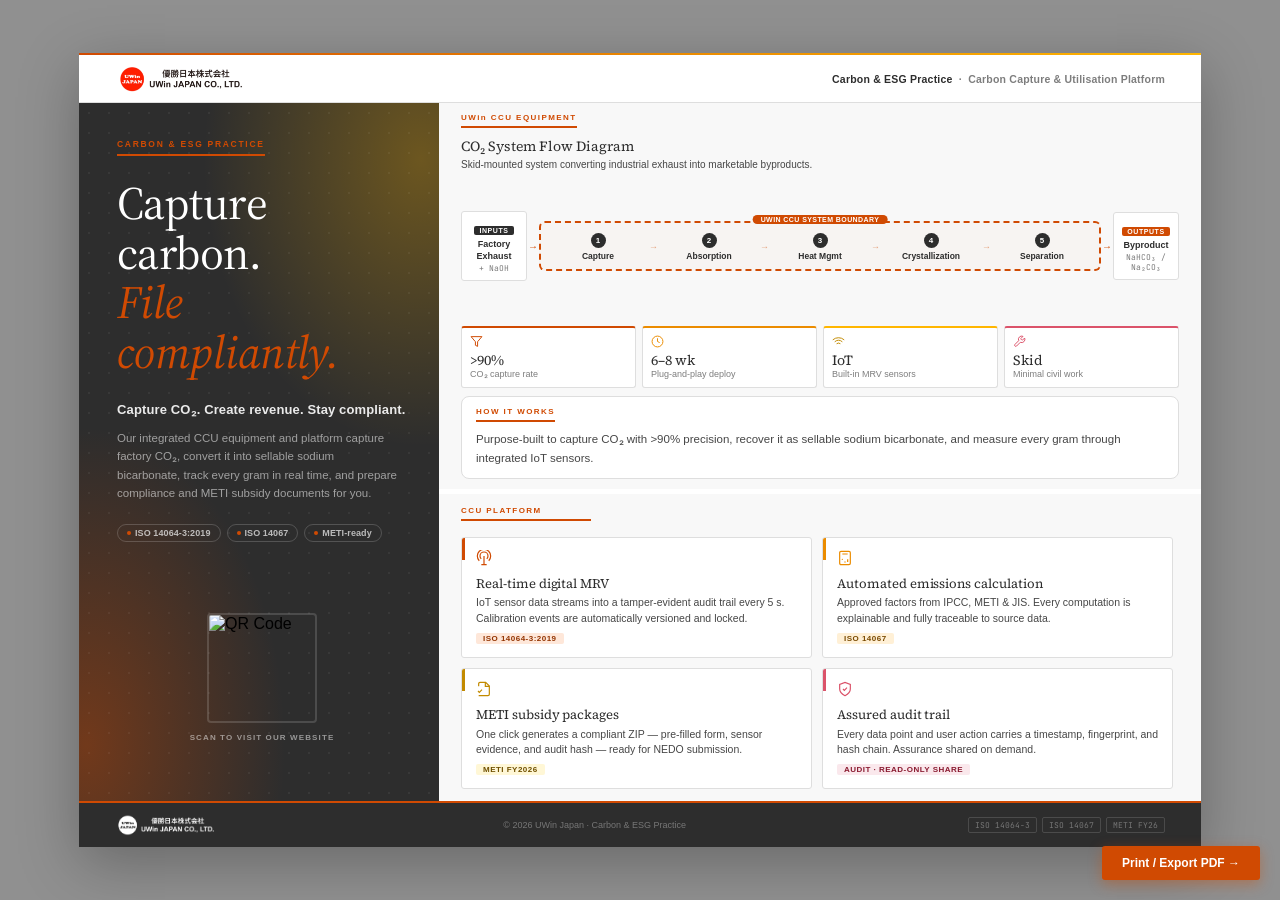
==== Airwin Japan DM.html @ 88bc089c "Add UWin Japan DM brochure and logo Single-page A4 landscape DM with equipment flow diagram, HOW IT " ====
﻿<!DOCTYPE html>
<html lang="en">
<head>
  <meta charset="utf-8">
  <meta name="viewport" content="width=device-width, initial-scale=1.0">
  <title>UWin·Japan — CCU Carbon Management Platform</title>
  <link href="https://fonts.googleapis.com/css2?family=Inter:wght@400;500;600;700&family=Source+Serif+4:opsz,ital,wght@8..60,0,400;8..60,0,600;8..60,1,400;8..60,1,600&family=JetBrains+Mono:wght@400;500&display=swap" rel="stylesheet">
  <style>
    *, *::before, *::after { box-sizing: border-box; margin: 0; padding: 0; }

    :root {
      --orange:      #D04A02;
      --orange-dk:   #933401;
      --orange-lt:   #FD6412;
      --orange-soft: #FEE7D9;
      --tangerine:   #EB8C00;
      --yellow:      #FFB600;
      --yellow-dk:   #C28A00;
      --rose:        #DB536A;
      --dark:        #2D2D2D;
      --dark-2:      #464646;
      --grey:        #7D7D7D;
      --line:        #DEDEDE;
      --bg-2:        #F8F8F8;
      --success:     #2C8646;
      --serif:       Georgia, 'Source Serif 4', serif;
      --sans:        'Helvetica Neue', Helvetica, Arial, Inter, sans-serif;
      --mono:        'JetBrains Mono', monospace;
    }

    @page { size: A4 landscape; margin: 0; }

    body {
      background: #909090;
      display: flex;
      align-items: center;
      justify-content: center;
      min-height: 100vh;
      padding: 32px;
      font-family: var(--sans);
    }

    @media print {
      body { background: white; padding: 0; min-height: auto; }
      .print-btn { display: none; }
    }

    /* ── Page shell ─────────────────────────────────────── */
    .page {
      width: 1122px;
      height: 794px;
      background: #fff;
      box-shadow: 0 16px 56px rgba(0,0,0,0.28);
      display: flex;
      flex-direction: column;
      overflow: hidden;
      flex-shrink: 0;
      position: relative;
    }

    /* Top accent bar */
    .top-accent {
      flex: 0 0 2px;
      background: linear-gradient(90deg, var(--orange) 0%, var(--tangerine) 55%, var(--yellow) 100%);
    }

    /* ── Header ─────────────────────────────────────────── */
    .header {
      flex: 0 0 48px;
      display: flex;
      align-items: center;
      justify-content: space-between;
      padding: 0 36px 0 32px;
      border-bottom: 1px solid var(--line);
      background: #fff;
    }
    .wordmark { display: flex; align-items: center; }
    .wordmark-logo { height: 28px; width: auto; display: block; }
    .header-meta {
      font-size: 10.5px;
      font-weight: 600;
      color: var(--grey);
      letter-spacing: 0.02em;
      white-space: nowrap;
    }
    .header-meta strong { color: var(--dark); font-weight: 700; }

    /* ── Body (left dark | right white) ─────────────────── */
    .body {
      flex: 1;
      display: flex;
      overflow: hidden;
    }

    /* ════ LEFT — dark hero panel ════════════════════════ */
    .left {
      flex: 0 0 360px;
      background:
        radial-gradient(110% 75% at 95% 8%,  rgba(255,182,0,0.30), transparent 55%),
        radial-gradient(85%  70% at 2%  92%, rgba(208,74,2,0.42),  transparent 65%),
        #2D2D2D;
      display: flex;
      flex-direction: column;
      padding: 36px 32px 24px 38px;
      position: relative;
      overflow: hidden;
    }
    .left::before {
      content: '';
      position: absolute; inset: 0;
      background-image: radial-gradient(rgba(255,255,255,0.05) 1px, transparent 1px);
      background-size: 20px 20px;
      pointer-events: none;
    }
    .left-inner { position: relative; z-index: 1; display: flex; flex-direction: column; height: 100%; }

    .eyebrow {
      display: inline-block;
      font-size: 8.5px;
      font-weight: 700;
      letter-spacing: 0.2em;
      text-transform: uppercase;
      color: var(--orange);
      border-bottom: 2px solid var(--orange);
      padding-bottom: 5px;
      margin-bottom: 22px;
      width: fit-content;
    }
    .hero-h1 {
      font-family: var(--serif);
      font-weight: 400;
      font-size: 46px;
      line-height: 1.08;
      letter-spacing: -0.012em;
      color: #fff;
    }
    .hero-h1 em { font-style: italic; color: var(--orange); display: block; }
    .hero-tagline {
      font-size: 13px;
      font-weight: 600;
      color: rgba(255,255,255,0.90);
      margin-top: 22px;
      letter-spacing: 0.01em;
      line-height: 1.7;
    }
    .hero-lead {
      font-size: 11.5px;
      line-height: 1.6;
      color: rgba(255,255,255,0.55);
      margin-top: 8px;
      max-width: 280px;
    }
    .cert-row { display: flex; gap: 6px; margin-top: 22px; flex-wrap: wrap; }
    .cert-pill {
      display: inline-flex;
      align-items: center;
      gap: 4px;
      font-size: 9px;
      font-weight: 700;
      color: rgba(255,255,255,0.68);
      border: 1px solid rgba(255,255,255,0.18);
      padding: 3px 9px;
      border-radius: 999px;
      letter-spacing: 0.01em;
      white-space: nowrap;
    }
    .cert-pill::before { content: ''; width: 4px; height: 4px; background: var(--orange); border-radius: 50%; flex-shrink: 0; }


    /* QR block — 大圖，文字在下 */
    .qr-spacer-top    { flex: 2; }
    .qr-spacer-bottom { flex: 1; }

    .qr-block {
      margin: 0;
      padding-top: 0;
      display: flex;
      flex-direction: column;
      align-items: center;
      gap: 10px;
      border-top: none;
    }
    .qr-img { border-radius: 4px; display: block; border: 2px solid rgba(255,255,255,0.15); }
    .qr-tag { font-size: 8px; font-weight: 700; letter-spacing: 0.14em; text-transform: uppercase; color: rgba(255,255,255,0.5); }

    /* ════ RIGHT — grey content panel ════════════════════ */
    .right {
      flex: 1;
      display: flex;
      flex-direction: column;
      overflow: hidden;
      background: var(--bg-2);
    }

    /* Features section wrapper — 下方區塊，白色分隔條 */
    .features-section {
      flex: 0 0 auto;
      border-top: 5px solid #ffffff;
    }
    .ccu-platform-header {
      padding: 5px 28px 0 22px;   /* 10px - 5px border = 5px → same visual gap as .equip */
    }
    .ccu-platform-header .section-eyebrow {
      min-width: 130px;   /* stretch to match "UWin CCU EQUIPMENT" underline width */
    }
    .equip .section-eyebrow {
      text-transform: none;   /* preserve UWin mixed-case */
    }
    /* Features 2×2 */
    .features {
      display: grid;
      grid-template-columns: 1fr 1fr;
      gap: 10px;
      padding: 8px 28px 12px 22px;
    }
    .feat-card {
      background: #ffffff;
      border: 1px solid var(--line);
      border-radius: 3px;
      padding: 12px 14px;
      position: relative;
      overflow: hidden;
    }
    .feat-card::before { content: ''; position: absolute; top: 0; left: 0; width: 3px; height: 22px; background: var(--orange); }
    .feat-card:nth-child(2)::before { background: var(--tangerine); }
    .feat-card:nth-child(3)::before { background: var(--yellow-dk); }
    .feat-card:nth-child(4)::before { background: var(--rose); }
    .fc-ico { width: 16px; height: 16px; stroke: var(--orange); stroke-width: 1.8; fill: none; }
    .feat-card:nth-child(2) .fc-ico { stroke: var(--tangerine); }
    .feat-card:nth-child(3) .fc-ico { stroke: var(--yellow-dk); }
    .feat-card:nth-child(4) .fc-ico { stroke: var(--rose); }
    .fc-title { font-family: var(--serif); font-size: 13px; color: var(--dark); margin-top: 6px; font-weight: 400; letter-spacing: -0.003em; line-height: 1.2; }
    .fc-body { font-size: 10.5px; color: var(--dark-2); margin-top: 4px; line-height: 1.5; }
    .fc-tag { display: inline-block; margin-top: 6px; font-size: 8px; font-weight: 700; letter-spacing: 0.06em; text-transform: uppercase; color: var(--orange-dk); background: var(--orange-soft); padding: 1px 7px; border-radius: 2px; }
    .feat-card:nth-child(2) .fc-tag { color: #7A4A00; background: #FFF0D6; }
    .feat-card:nth-child(3) .fc-tag { color: #705000; background: #FFF7D6; }
    .feat-card:nth-child(4) .fc-tag { color: #8A1A30; background: #FAE8EC; }

    /* Equipment — 上半，flex:1 撐滿剩餘 */
    .equip {
      flex: 1;
      padding: 10px 22px 10px 22px;
      display: flex;
      flex-direction: column;
      overflow: hidden;
    }
    .section-eyebrow {
      font-size: 8px;
      font-weight: 700;
      letter-spacing: 0.18em;
      text-transform: uppercase;
      color: var(--orange);
      border-bottom: 2px solid var(--orange);
      display: inline-block;
      align-self: flex-start;   /* prevent flex-column stretch */
      padding-bottom: 4px;
      margin-bottom: 8px;
      white-space: nowrap;
    }
    .equip-title { font-family: var(--serif); font-size: 14px; font-weight: 400; color: var(--dark); margin-bottom: 2px; }
    .equip-lead { font-size: 10px; color: var(--dark-2); line-height: 1.45; margin-bottom: 6px; }

    .flow-wrap { display: flex; align-items: center; margin-bottom: 6px; flex: 1; }
    .flow-io { flex: 0 0 66px; background: #fff; border: 1px solid var(--line); border-radius: 3px; padding: 7px 5px; text-align: center; }
    .flow-io-lbl { font-size: 7px; font-weight: 700; letter-spacing: 0.08em; text-transform: uppercase; background: var(--dark); color: #fff; padding: 1px 5px; border-radius: 2px; display: inline-block; margin-bottom: 4px; }
    .flow-io-lbl.out { background: var(--orange); }
    .flow-io-name { font-size: 9px; font-weight: 700; color: var(--dark); line-height: 1.25; }
    .flow-io-sub { font-family: var(--mono); font-size: 8px; color: var(--grey); margin-top: 1px; }
    .flow-arr { flex: 0 0 12px; text-align: center; color: var(--orange); font-weight: 700; font-size: 10px; }
    .flow-boundary { flex: 1; border: 2px dashed var(--orange); border-radius: 6px; padding: 10px 6px 8px; position: relative; background: rgba(208,74,2,0.025); }
    .flow-boundary-lbl { position: absolute; top: -8px; left: 50%; transform: translateX(-50%); background: var(--orange); color: #fff; font-size: 7px; font-weight: 700; letter-spacing: 0.06em; text-transform: uppercase; padding: 1px 8px; border-radius: 8px; white-space: nowrap; }
    .flow-stages { display: flex; align-items: center; justify-content: space-between; }
    .flow-stage { text-align: center; flex: 1; }
    .flow-stage-num { width: 15px; height: 15px; background: var(--dark); color: #fff; border-radius: 50%; font-size: 8px; font-weight: 700; display: grid; place-items: center; margin: 0 auto 3px; }
    .flow-stage-name { font-size: 8.5px; font-weight: 700; color: var(--dark); }
    .flow-stage-arr { color: var(--orange); font-size: 9px; font-weight: bold; opacity: 0.5; }

    .spec-row { display: grid; grid-template-columns: 1fr 1fr 1fr 1fr; gap: 6px; margin-top: 6px; }
    .spec-box { background: #fff; border: 1px solid var(--line); border-radius: 3px; padding: 7px 8px; border-top: 2px solid var(--orange); }
    .spec-box:nth-child(2) { border-top-color: var(--tangerine); }
    .spec-box:nth-child(3) { border-top-color: var(--yellow); }
    .spec-box:nth-child(4) { border-top-color: var(--rose); }
    .spec-ico { width: 13px; height: 13px; stroke: var(--orange); stroke-width: 1.8; fill: none; display: block; margin-bottom: 5px; }
    .spec-box:nth-child(2) .spec-ico { stroke: var(--tangerine); }
    .spec-box:nth-child(3) .spec-ico { stroke: var(--yellow-dk); }
    .spec-box:nth-child(4) .spec-ico { stroke: var(--rose); }
    .spec-val { font-family: var(--serif); font-size: 14px; font-weight: 400; color: var(--dark); line-height: 1; }
    .spec-lbl { font-size: 9px; color: var(--grey); margin-top: 2px; line-height: 1.25; }

    /* HOW IT WORKS — white rounded card inside .equip */
    .how-card {
      flex: 0 0 auto;
      background: #ffffff;
      border: 1px solid var(--line);
      border-radius: 8px;
      padding: 10px 14px 10px 14px;
      margin-top: 8px;
      display: flex;
      flex-direction: column;
      overflow: hidden;
    }
    .how-card .section-eyebrow { margin-bottom: 8px; }
    .how-sentence { font-size: 11.5px; color: var(--dark-2); line-height: 1.65; }

    /* 三步驟橫排框框 */
    .steps {
      display: flex;
      flex-direction: row;
      gap: 10px;
      flex: 1;
      align-items: stretch;
      margin-top: 0;
    }
    .step {
      flex: 1;
      display: flex;
      flex-direction: column;
      align-items: flex-start;
      padding: 10px 12px;
      background: var(--bg-2);
      border: 1px solid var(--line);
      border-top: 2px solid var(--orange);
      border-radius: 4px;
    }
    .step:nth-child(2) { border-top-color: var(--tangerine); }
    .step:nth-child(3) { border-top-color: var(--yellow-dk); }
    .step-num {
      font-family: var(--serif);
      font-style: italic;
      font-size: 22px;
      color: var(--orange);
      line-height: 1;
      letter-spacing: -0.02em;
      margin-bottom: 6px;
    }
    .step:nth-child(2) .step-num { color: var(--tangerine); }
    .step:nth-child(3) .step-num { color: var(--yellow-dk); }
    .step-text { flex: 1; }
    .step-title { font-family: var(--serif); font-size: 11.5px; color: var(--dark); font-weight: 400; line-height: 1.3; }
    .step-body { font-size: 10px; color: var(--dark-2); margin-top: 3px; line-height: 1.5; }

    /* ── Footer ─────────────────────────────────────────── */
    .footer {
      flex: 0 0 46px;
      background: var(--dark);
      border-top: 2px solid var(--orange);
      display: flex;
      align-items: center;
      justify-content: space-between;
      padding: 0 36px 0 32px;
    }
    .footer-wordmark { display: flex; align-items: center; }
    .footer-wordmark-logo { height: 22px; width: auto; display: block; filter: brightness(0) invert(1); }
    .footer-url { font-family: var(--mono); font-size: 9.5px; color: rgba(255,255,255,0.38); white-space: nowrap; }
    .footer-copy { font-size: 9px; color: rgba(255,255,255,0.35); white-space: nowrap; }
    .footer-stds { display: flex; gap: 5px; }
    .footer-std { font-family: var(--mono); font-size: 8px; color: rgba(255,255,255,0.35); border: 1px solid rgba(255,255,255,0.14); border-radius: 2px; padding: 2px 6px; white-space: nowrap; }

    /* Print button */
    .print-btn {
      position: fixed; bottom: 20px; right: 20px;
      background: var(--orange); color: #fff;
      font-family: var(--sans); font-weight: 700; font-size: 12px;
      border: none; border-radius: 3px;
      padding: 10px 20px; cursor: pointer;
      box-shadow: 0 4px 14px rgba(208,74,2,0.4);
      z-index: 100;
    }
    .print-btn:hover { background: var(--orange-dk); }
  </style>
</head>
<body>

<button class="print-btn" onclick="window.print()">Print / Export PDF →</button>

<div class="page">

  <!-- Accent bar -->
  <div class="top-accent"></div>

  <!-- Header -->
  <div class="header">
    <div class="wordmark"><img class="wordmark-logo" src="uwin-logo.png" alt="UWin Japan"></div>
    <div class="header-meta"><strong>Carbon &amp; ESG Practice</strong> &nbsp;·&nbsp; Carbon Capture &amp; Utilisation Platform</div>
  </div>

  <!-- Body -->
  <div class="body">

    <!-- ══ LEFT dark panel ══════════════════════════════ -->
    <div class="left">
      <div class="left-inner">

        <div class="eyebrow">CARBON &amp; ESG PRACTICE</div>

        <h1 class="hero-h1">
          Capture carbon.
          <em>File compliantly.</em>
        </h1>

        <p class="hero-tagline">Capture CO₂. Create revenue. Stay compliant.</p>
        <p class="hero-lead">Our integrated CCU equipment and platform capture factory CO₂, convert it into sellable sodium bicarbonate, track every gram in real time, and prepare compliance and METI subsidy documents for you.</p>

        <div class="cert-row">
          <span class="cert-pill">ISO 14064-3:2019</span>
          <span class="cert-pill">ISO 14067</span>
          <span class="cert-pill">METI-ready</span>
        </div>


        <!-- spacer 2/3 above QR -->
        <div class="qr-spacer-top"></div>

        <!-- QR -->
        <div class="qr-block">
          <img class="qr-img"
               src="https://api.qrserver.com/v1/create-qr-code/?size=110x110&data=https%3A%2F%2Fprojectyak.github.io%2Fuwin-japan-ccu%2F&bgcolor=2d2d2d&color=ffffff&margin=2"
               alt="QR Code" width="110" height="110">
          <div class="qr-tag">Scan to visit our website</div>
        </div>

        <!-- spacer 1/3 below QR -->
        <div class="qr-spacer-bottom"></div>

      </div>
    </div>

    <!-- ══ RIGHT white panel ════════════════════════════ -->
    <div class="right">

      <!-- UWIN CCU EQUIPMENT (includes How it works card) -->
      <div class="equip">
        <div class="section-eyebrow">UWin CCU EQUIPMENT</div>
        <div class="equip-title">CO₂ System Flow Diagram</div>
        <div class="equip-lead">Skid-mounted system converting industrial exhaust into marketable byproducts.</div>

        <div class="flow-wrap">
          <div class="flow-io">
            <div class="flow-io-lbl">INPUTS</div>
            <div class="flow-io-name">Factory Exhaust</div>
            <div class="flow-io-sub">+ NaOH</div>
          </div>
          <div class="flow-arr">→</div>
          <div class="flow-boundary">
            <div class="flow-boundary-lbl">UWin CCU System Boundary</div>
            <div class="flow-stages">
              <div class="flow-stage"><div class="flow-stage-num">1</div><div class="flow-stage-name">Capture</div></div>
              <div class="flow-stage-arr">→</div>
              <div class="flow-stage"><div class="flow-stage-num">2</div><div class="flow-stage-name">Absorption</div></div>
              <div class="flow-stage-arr">→</div>
              <div class="flow-stage"><div class="flow-stage-num">3</div><div class="flow-stage-name">Heat Mgmt</div></div>
              <div class="flow-stage-arr">→</div>
              <div class="flow-stage"><div class="flow-stage-num">4</div><div class="flow-stage-name">Crystallization</div></div>
              <div class="flow-stage-arr">→</div>
              <div class="flow-stage"><div class="flow-stage-num">5</div><div class="flow-stage-name">Separation</div></div>
            </div>
          </div>
          <div class="flow-arr">→</div>
          <div class="flow-io">
            <div class="flow-io-lbl out">OUTPUTS</div>
            <div class="flow-io-name">Byproduct</div>
            <div class="flow-io-sub">NaHCO₃ / Na₂CO₃</div>
          </div>
        </div>

        <div class="spec-row">
          <div class="spec-box">
            <svg class="spec-ico" viewBox="0 0 24 24"><path d="M22 3H2l8 9.46V19l4 2v-8.54L22 3z"/></svg>
            <div class="spec-val">&gt;90%</div><div class="spec-lbl">CO₂ capture rate</div>
          </div>
          <div class="spec-box">
            <svg class="spec-ico" viewBox="0 0 24 24"><circle cx="12" cy="12" r="10"/><polyline points="12 6 12 12 16 14"/></svg>
            <div class="spec-val">6–8 wk</div><div class="spec-lbl">Plug-and-play deploy</div>
          </div>
          <div class="spec-box">
            <svg class="spec-ico" viewBox="0 0 24 24"><path d="M5 12.55a11 11 0 0 1 14.08 0"/><path d="M1.42 9a16 16 0 0 1 21.16 0"/><path d="M8.53 16.11a6 6 0 0 1 6.95 0"/><line x1="12" y1="20" x2="12.01" y2="20"/></svg>
            <div class="spec-val">IoT</div><div class="spec-lbl">Built-in MRV sensors</div>
          </div>
          <div class="spec-box">
            <svg class="spec-ico" viewBox="0 0 24 24"><path d="M14.7 6.3a1 1 0 0 0 0 1.4l1.6 1.6a1 1 0 0 0 1.4 0l3.77-3.77a6 6 0 0 1-7.94 7.94l-6.91 6.91a2.12 2.12 0 0 1-3-3l6.91-6.91a6 6 0 0 1 7.94-7.94l-3.76 3.76z"/></svg>
            <div class="spec-val">Skid</div><div class="spec-lbl">Minimal civil work</div>
          </div>
        </div>

        <!-- HOW IT WORKS — white rounded card inside equipment section -->
        <div class="how-card">
          <div class="section-eyebrow">HOW IT WORKS</div>
          <p class="how-sentence">Purpose-built to capture CO₂ with &gt;90% precision, recover it as sellable sodium bicarbonate, and measure every gram through integrated IoT sensors.</p>
        </div>

      </div><!-- /equip -->

      <!-- Lower: CCU PLATFORM header + Features 2×2 -->
      <div class="features-section">
        <div class="ccu-platform-header">
          <div class="section-eyebrow">CCU PLATFORM</div>
        </div>
        <div class="features">
          <div class="feat-card">
            <svg class="fc-ico" viewBox="0 0 24 24">
              <path d="M4.9 16.1C3 14.2 2 11.7 2 9c0-5.5 4.5-10 10-10s10 4.5 10 10c0 2.7-1 5.2-2.9 7.1"/>
              <path d="M7.8 13.2C6.7 12.1 6 10.6 6 9c0-3.3 2.7-6 6-6s6 2.7 6 6c0 1.6-.7 3.1-1.8 4.2"/>
              <line x1="12" y1="9" x2="12" y2="22"/>
              <line x1="8" y1="22" x2="16" y2="22"/>
            </svg>
            <div class="fc-title">Real-time digital MRV</div>
            <div class="fc-body">IoT sensor data streams into a tamper-evident audit trail every 5 s. Calibration events are automatically versioned and locked.</div>
            <span class="fc-tag">ISO 14064-3:2019</span>
          </div>
          <div class="feat-card">
            <svg class="fc-ico" viewBox="0 0 24 24">
              <rect x="4" y="2" width="16" height="20" rx="2"/>
              <line x1="8" y1="6" x2="16" y2="6"/>
              <line x1="16" y1="14" x2="16" y2="18"/>
              <line x1="8" y1="14" x2="8" y2="14" stroke-linecap="round" stroke-width="2"/>
              <line x1="12" y1="18" x2="12" y2="18" stroke-linecap="round" stroke-width="2"/>
            </svg>
            <div class="fc-title">Automated emissions calculation</div>
            <div class="fc-body">Approved factors from IPCC, METI &amp; JIS. Every computation is explainable and fully traceable to source data.</div>
            <span class="fc-tag">ISO 14067</span>
          </div>
          <div class="feat-card">
            <svg class="fc-ico" viewBox="0 0 24 24">
              <path d="M4 22h14a2 2 0 002-2V7.5L14.5 2H6a2 2 0 00-2 2v4"/>
              <polyline points="14 2 14 8 20 8"/>
              <path d="M3 15l2 2 4-4"/>
            </svg>
            <div class="fc-title">METI subsidy packages</div>
            <div class="fc-body">One click generates a compliant ZIP — pre-filled form, sensor evidence, and audit hash — ready for NEDO submission.</div>
            <span class="fc-tag">METI FY2026</span>
          </div>
          <div class="feat-card">
            <svg class="fc-ico" viewBox="0 0 24 24">
              <path d="M12 22s8-4 8-10V5l-8-3-8 3v7c0 6 8 10 8 10z"/>
              <polyline points="9 12 11 14 15 10"/>
            </svg>
            <div class="fc-title">Assured audit trail</div>
            <div class="fc-body">Every data point and user action carries a timestamp, fingerprint, and hash chain. Assurance shared on demand.</div>
            <span class="fc-tag">Audit · read-only share</span>
          </div>
        </div>
      </div><!-- /features-section -->

    </div><!-- /right -->
  </div><!-- /body -->

  <!-- Footer -->
  <div class="footer">
    <div class="footer-wordmark"><img class="footer-wordmark-logo" src="uwin-logo.png" alt="UWin Japan"></div>

    <div class="footer-copy">© 2026 UWin Japan · Carbon &amp; ESG Practice</div>
    <div class="footer-stds">
      <span class="footer-std">ISO 14064-3</span>
      <span class="footer-std">ISO 14067</span>
      <span class="footer-std">METI FY26</span>
    </div>
  </div>

</div><!-- /page -->

</body>
</html>
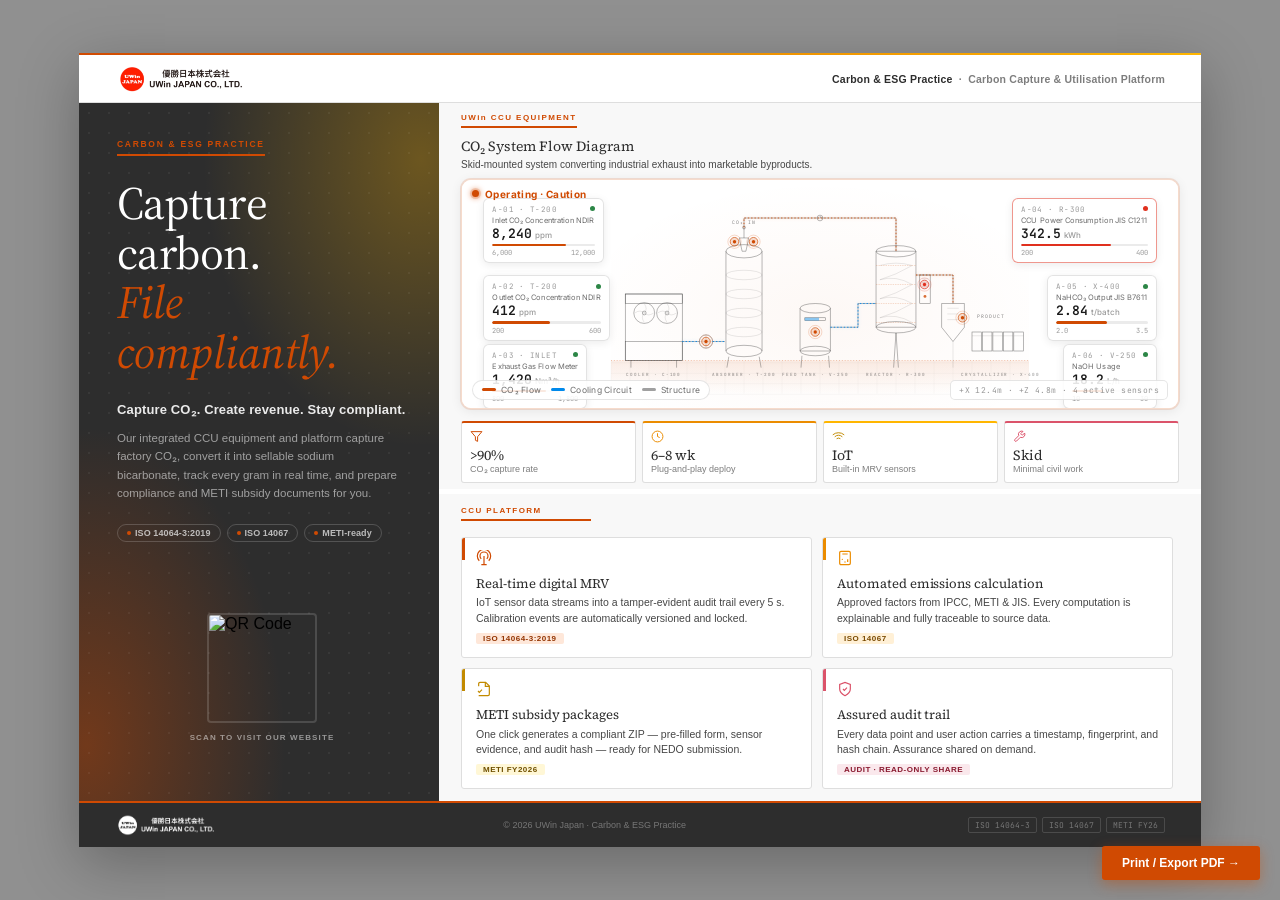
==== commit 46bd8113: "Replace CO2 flow diagram with original 2D monitoring diagram (no animation)" ====
--- a/Airwin Japan DM.html
+++ b/Airwin Japan DM.html
@@ -260,7 +260,122 @@
     .equip-title { font-family: var(--serif); font-size: 14px; font-weight: 400; color: var(--dark); margin-bottom: 2px; }
     .equip-lead { font-size: 10px; color: var(--dark-2); line-height: 1.45; margin-bottom: 6px; }
 
-    .flow-wrap { display: flex; align-items: center; margin-bottom: 6px; flex: 1; }
+    .flow-wrap { display: flex; align-items: stretch; margin-bottom: 6px; flex: 1; }
+    .flow-svg  { width: 100%; height: 100%; display: block; overflow: visible; }
+
+    /* ── Embedded monitoring diagram ─────────────────────────── */
+    #mon-wrap {
+      --dmrv-orange:       #D04A02;
+      --dmrv-glass-bg:     #FFFFFF;
+      --dmrv-glass-border: rgba(208,74,2,0.20);
+      --dmrv-fg:           #1A1A1A;
+      --dmrv-fg-mid:       rgba(30,30,30,0.65);
+      --dmrv-fg-low:       rgba(30,30,30,0.45);
+      --dmrv-ok:           #2C8646;
+      --dmrv-warn:         #D04A02;
+      --dmrv-err:          #E0301E;
+      --dmrv-shadow-1:     0 2px 12px rgba(0,0,0,0.08), 0 0 0 1px rgba(208,74,2,0.14);
+      --dmrv-font-ui:      "Inter","Helvetica Neue","Segoe UI",sans-serif;
+      --dmrv-font-mono:    "JetBrains Mono","SF Mono",Menlo,Consolas,monospace;
+      font-family: var(--dmrv-font-ui);
+      width: 100%;
+    }
+    #mon-wrap .dmrv-glass {
+      background: var(--dmrv-glass-bg);
+      border: 1px solid var(--dmrv-glass-border);
+      border-radius: 10px;
+      box-shadow: var(--dmrv-shadow-1);
+      position: relative;
+      overflow: hidden;
+    }
+    #mon-wrap .dmrv-hero { height: 230px; position: relative; overflow: hidden; }
+    #mon-wrap .dmrv-hero-canvas { position: absolute; inset: 0; background: #FFFFFF; }
+    #mon-wrap .dmrv-hero-canvas svg { width: 100%; height: 100%; display: block; }
+    #mon-wrap .dmrv-hero-overlay {
+      position: absolute; top: 8px; left: 10px; right: 10px;
+      display: flex; align-items: flex-start; justify-content: space-between;
+      gap: 8px; pointer-events: none; z-index: 5;
+    }
+    #mon-wrap .dmrv-hero-title { display: flex; flex-direction: column; gap: 4px; }
+    #mon-wrap .dmrv-hero-title .h {
+      font-size: 9px; font-weight: 600; text-transform: uppercase;
+      letter-spacing: 0.16em; color: var(--dmrv-fg-low);
+    }
+    #mon-wrap .dmrv-hero-title .h.hero-status {
+      display: inline-flex; align-items: center; gap: 6px;
+      color: var(--dmrv-warn); font-size: 10px;
+      text-transform: none; letter-spacing: 0.04em; font-weight: 700;
+    }
+    #mon-wrap .dmrv-status-pulse {
+      width: 7px; height: 7px; border-radius: 50%;
+      background: var(--dmrv-ok);
+      box-shadow: 0 0 0 2px rgba(44,134,70,0.18), 0 0 6px var(--dmrv-ok);
+      animation: none !important;
+    }
+    #mon-wrap .dmrv-status-pulse.warn {
+      background: var(--dmrv-warn);
+      box-shadow: 0 0 0 2px rgba(208,74,2,0.18), 0 0 6px var(--dmrv-warn);
+    }
+    #mon-wrap .dmrv-hero-legend {
+      position: absolute; bottom: 8px; left: 10px; z-index: 5;
+      display: flex; gap: 10px; align-items: center;
+      padding: 4px 9px;
+      background: rgba(255,255,255,0.88);
+      border: 1px solid rgba(0,0,0,0.10); border-radius: 999px;
+    }
+    #mon-wrap .dmrv-hero-legend .item {
+      display: inline-flex; align-items: center; gap: 5px;
+      font-size: 8.5px; color: var(--dmrv-fg-mid); letter-spacing: 0.03em;
+    }
+    #mon-wrap .dmrv-hero-legend .swatch { width: 14px; height: 2.5px; border-radius: 2px; }
+    #mon-wrap .dmrv-hero-axes {
+      position: absolute; bottom: 8px; right: 10px; z-index: 5;
+      font-family: var(--dmrv-font-mono); font-size: 8px;
+      color: var(--dmrv-fg-low);
+      background: rgba(255,255,255,0.88);
+      border: 1px solid rgba(0,0,0,0.10); border-radius: 5px;
+      padding: 4px 8px; letter-spacing: 0.05em;
+    }
+    #mon-wrap .dmrv-eq-stroke { stroke: rgba(45,45,45,0.60); stroke-width: 1.2; fill: none; }
+    #mon-wrap .dmrv-eq-stroke-soft { stroke: rgba(45,45,45,0.22); stroke-width: 1; fill: none; }
+    #mon-wrap .dmrv-eq-grid line { stroke: rgba(0,0,0,0.06); stroke-width: 1; }
+    #mon-wrap .dmrv-eq-flow {
+      stroke: #D04A02; stroke-width: 1.8; fill: none;
+      stroke-dasharray: 3 4;
+      filter: drop-shadow(0 0 3px rgba(208,74,2,0.45));
+      animation: none !important;
+    }
+    #mon-wrap .dmrv-eq-flow.cool { stroke: #0089EB; filter: drop-shadow(0 0 3px rgba(0,137,235,0.40)); }
+    #mon-wrap .dmrv-hotspot { cursor: pointer; transition: transform .15s; transform-origin: center; transform-box: fill-box; }
+    #mon-wrap .dmrv-hotspot circle.outer { fill: rgba(208,74,2,0.10); stroke: #D04A02; stroke-width: 1.4; }
+    #mon-wrap .dmrv-hotspot circle.inner { fill: #D04A02; filter: drop-shadow(0 0 5px rgba(208,74,2,0.65)); }
+    #mon-wrap .dmrv-hotspot circle.ring  { fill: none; stroke: #D04A02; stroke-width: 1.2; opacity: .35; animation: none !important; }
+    #mon-wrap .dmrv-hotspot:hover circle.outer { fill: rgba(208,74,2,0.16); }
+    #mon-wrap .dmrv-hotspot.alarm circle.outer { stroke: #E0301E; fill: rgba(224,48,30,0.12); }
+    #mon-wrap .dmrv-hotspot.alarm circle.inner { fill: #E0301E; filter: drop-shadow(0 0 8px rgba(224,48,30,0.70)); }
+    #mon-wrap .dmrv-hotspot.alarm circle.ring  { stroke: #E0301E; }
+    #mon-wrap .dmrv-leader-svg { position: absolute; inset: 0; width: 100%; height: 100%; pointer-events: none; z-index: 3; }
+    #mon-wrap .dmrv-leader-line { fill: none; stroke: rgba(208,74,2,0.50); stroke-width: 1; }
+    #mon-wrap .dmrv-leader-line.alarm { stroke: rgba(224,48,30,0.70); }
+    #mon-wrap .dmrv-dtag {
+      position: absolute; z-index: 4;
+      min-width: 88px; padding: 5px 8px;
+      background: rgba(255,255,255,0.95);
+      border: 1px solid rgba(0,0,0,0.11); border-radius: 6px;
+      box-shadow: 0 2px 8px rgba(0,0,0,0.08), inset 0 1px 0 #fff;
+    }
+    #mon-wrap .dmrv-dtag.alarm { border-color: rgba(224,48,30,0.50); }
+    #mon-wrap .dmrv-dtag .dt-head { display: flex; align-items: center; justify-content: space-between; gap: 6px; margin-bottom: 2px; }
+    #mon-wrap .dmrv-dtag .dt-id   { font-family: var(--dmrv-font-mono); font-size: 7.5px; color: var(--dmrv-fg-low); letter-spacing: .05em; }
+    #mon-wrap .dmrv-dtag .dt-status { width: 5px; height: 5px; border-radius: 50%; background: var(--dmrv-ok); }
+    #mon-wrap .dmrv-dtag.alarm .dt-status { background: var(--dmrv-err); }
+    #mon-wrap .dmrv-dtag .dt-label { font-size: 7.5px; color: var(--dmrv-fg-mid); margin-bottom: 2px; letter-spacing: .01em; }
+    #mon-wrap .dmrv-dtag .dt-value { font-family: var(--dmrv-font-mono); font-size: 13px; font-weight: 600; color: #1A1A1A; line-height: 1; display: flex; align-items: baseline; gap: 3px; }
+    #mon-wrap .dmrv-dtag .dt-value .u { font-family: var(--dmrv-font-ui); font-weight: 500; font-size: 8px; color: var(--dmrv-fg-low); }
+    #mon-wrap .dmrv-dtag .dt-bar { margin-top: 4px; height: 2.5px; background: rgba(0,0,0,0.08); border-radius: 2px; overflow: hidden; position: relative; }
+    #mon-wrap .dmrv-dtag .dt-bar > i { position: absolute; left: 0; top: 0; bottom: 0; background: #D04A02; border-radius: 2px; }
+    #mon-wrap .dmrv-dtag.alarm .dt-bar > i { background: #E0301E; }
+    #mon-wrap .dmrv-dtag .dt-range { display: flex; justify-content: space-between; font-family: var(--dmrv-font-mono); font-size: 7px; color: var(--dmrv-fg-low); margin-top: 2px; }
     .flow-io { flex: 0 0 66px; background: #fff; border: 1px solid var(--line); border-radius: 3px; padding: 7px 5px; text-align: center; }
     .flow-io-lbl { font-size: 7px; font-weight: 700; letter-spacing: 0.08em; text-transform: uppercase; background: var(--dark); color: #fff; padding: 1px 5px; border-radius: 2px; display: inline-block; margin-bottom: 4px; }
     .flow-io-lbl.out { background: var(--orange); }
@@ -435,33 +550,256 @@
         <div class="equip-lead">Skid-mounted system converting industrial exhaust into marketable byproducts.</div>
 
         <div class="flow-wrap">
-          <div class="flow-io">
-            <div class="flow-io-lbl">INPUTS</div>
-            <div class="flow-io-name">Factory Exhaust</div>
-            <div class="flow-io-sub">+ NaOH</div>
-          </div>
-          <div class="flow-arr">→</div>
-          <div class="flow-boundary">
-            <div class="flow-boundary-lbl">UWin CCU System Boundary</div>
-            <div class="flow-stages">
-              <div class="flow-stage"><div class="flow-stage-num">1</div><div class="flow-stage-name">Capture</div></div>
-              <div class="flow-stage-arr">→</div>
-              <div class="flow-stage"><div class="flow-stage-num">2</div><div class="flow-stage-name">Absorption</div></div>
-              <div class="flow-stage-arr">→</div>
-              <div class="flow-stage"><div class="flow-stage-num">3</div><div class="flow-stage-name">Heat Mgmt</div></div>
-              <div class="flow-stage-arr">→</div>
-              <div class="flow-stage"><div class="flow-stage-num">4</div><div class="flow-stage-name">Crystallization</div></div>
-              <div class="flow-stage-arr">→</div>
-              <div class="flow-stage"><div class="flow-stage-num">5</div><div class="flow-stage-name">Separation</div></div>
-            </div>
-          </div>
-          <div class="flow-arr">→</div>
-          <div class="flow-io">
-            <div class="flow-io-lbl out">OUTPUTS</div>
-            <div class="flow-io-name">Byproduct</div>
-            <div class="flow-io-sub">NaHCO₃ / Na₂CO₃</div>
-          </div>
-        </div>
+          <div id="mon-wrap">
+            <div class="dmrv-glass dmrv-hero" id="dmrv-hero">
+              <div class="dmrv-hero-canvas">
+                <svg viewBox="0 0 880 480" preserveAspectRatio="xMidYMid meet">
+                  <defs>
+                    <linearGradient id="mon-ground" x1="0" y1="0" x2="0" y2="1">
+                      <stop offset="0%" stop-color="rgba(208,74,2,0.16)"/>
+                      <stop offset="100%" stop-color="rgba(208,74,2,0)"/>
+                    </linearGradient>
+                    <linearGradient id="mon-metalSide" x1="0" y1="0" x2="1" y2="0">
+                      <stop offset="0%" stop-color="rgba(0,0,0,0.07)"/>
+                      <stop offset="50%" stop-color="rgba(0,0,0,0.00)"/>
+                      <stop offset="100%" stop-color="rgba(0,0,0,0.07)"/>
+                    </linearGradient>
+                    <linearGradient id="mon-hotJacket" x1="0" y1="0" x2="1" y2="0">
+                      <stop offset="0%" stop-color="rgba(208,74,2,0.22)"/>
+                      <stop offset="50%" stop-color="rgba(208,74,2,0.06)"/>
+                      <stop offset="100%" stop-color="rgba(208,74,2,0.22)"/>
+                    </linearGradient>
+                    <pattern id="mon-hatch" width="6" height="6" patternUnits="userSpaceOnUse" patternTransform="rotate(45)">
+                      <line x1="0" y1="0" x2="0" y2="6" stroke="rgba(0,0,0,0.10)" stroke-width="1"/>
+                    </pattern>
+                    <radialGradient id="mon-haze" cx="50%" cy="60%" r="60%">
+                      <stop offset="0%" stop-color="rgba(208,74,2,0.04)"/>
+                      <stop offset="100%" stop-color="rgba(208,74,2,0)"/>
+                    </radialGradient>
+                  </defs>
+                  <rect x="0" y="0" width="880" height="480" fill="url(#mon-haze)"/>
+                  <g class="dmrv-eq-grid">
+                    <line x1="0"   y1="380" x2="0"   y2="450"/><line x1="40"  y1="380" x2="40"  y2="450"/>
+                    <line x1="80"  y1="380" x2="80"  y2="450"/><line x1="120" y1="380" x2="120" y2="450"/>
+                    <line x1="160" y1="380" x2="160" y2="450"/><line x1="200" y1="380" x2="200" y2="450"/>
+                    <line x1="240" y1="380" x2="240" y2="450"/><line x1="280" y1="380" x2="280" y2="450"/>
+                    <line x1="320" y1="380" x2="320" y2="450"/><line x1="360" y1="380" x2="360" y2="450"/>
+                    <line x1="400" y1="380" x2="400" y2="450"/><line x1="440" y1="380" x2="440" y2="450"/>
+                    <line x1="480" y1="380" x2="480" y2="450"/><line x1="520" y1="380" x2="520" y2="450"/>
+                    <line x1="560" y1="380" x2="560" y2="450"/><line x1="600" y1="380" x2="600" y2="450"/>
+                    <line x1="640" y1="380" x2="640" y2="450"/><line x1="680" y1="380" x2="680" y2="450"/>
+                    <line x1="720" y1="380" x2="720" y2="450"/><line x1="760" y1="380" x2="760" y2="450"/>
+                    <line x1="800" y1="380" x2="800" y2="450"/><line x1="840" y1="380" x2="840" y2="450"/>
+                    <line x1="0" y1="385" x2="880" y2="385"/><line x1="0" y1="407" x2="880" y2="407"/>
+                    <line x1="0" y1="429" x2="880" y2="429"/><line x1="0" y1="451" x2="880" y2="451"/>
+                  </g>
+                  <path d="M0,380 L880,380 L880,450 L0,450 Z" fill="url(#mon-ground)" opacity="0.6"/>
+                  <line x1="0" y1="380" x2="880" y2="380" stroke="rgba(208,74,2,0.65)" stroke-width="1" stroke-dasharray="2 4"/>
+                  <!-- COOLING UNIT -->
+                  <g>
+                    <rect x="30" y="240" width="120" height="140" class="dmrv-eq-stroke" fill="url(#mon-metalSide)"/>
+                    <rect x="30" y="240" width="120" height="20"  class="dmrv-eq-stroke"/>
+                    <rect x="30" y="340" width="120" height="40"  class="dmrv-eq-stroke" fill="url(#mon-hatch)"/>
+                    <circle cx="70"  cy="280" r="22" class="dmrv-eq-stroke"/>
+                    <circle cx="70"  cy="280" r="4"  class="dmrv-eq-stroke" fill="rgba(0,0,0,0.08)"/>
+                    <path d="M70,260 Q78,272 70,280 M70,300 Q62,288 70,280 M50,280 Q62,272 70,280 M90,280 Q78,288 70,280" class="dmrv-eq-stroke-soft"/>
+                    <circle cx="118" cy="280" r="22" class="dmrv-eq-stroke"/>
+                    <circle cx="118" cy="280" r="4"  class="dmrv-eq-stroke" fill="rgba(0,0,0,0.08)"/>
+                    <path d="M118,260 Q126,272 118,280 M118,300 Q110,288 118,280 M98,280 Q110,272 118,280 M138,280 Q126,288 118,280" class="dmrv-eq-stroke-soft"/>
+                    <line x1="42"  y1="380" x2="42"  y2="395" class="dmrv-eq-stroke"/>
+                    <line x1="138" y1="380" x2="138" y2="395" class="dmrv-eq-stroke"/>
+                    <text x="90" y="412" text-anchor="middle" font-family="JetBrains Mono, monospace" font-size="9" fill="rgba(30,30,30,0.50)" letter-spacing="2">COOLER · C-100</text>
+                  </g>
+                  <!-- ABSORPTION TOWER -->
+                  <g>
+                    <ellipse cx="280" cy="150" rx="38" ry="14" class="dmrv-eq-stroke" fill="url(#mon-metalSide)"/>
+                    <path d="M242,150 L242,360 M318,150 L318,360" class="dmrv-eq-stroke"/>
+                    <ellipse cx="280" cy="360" rx="38" ry="12" class="dmrv-eq-stroke" fill="rgba(0,0,0,0.02)"/>
+                    <ellipse cx="280" cy="200" rx="38" ry="10" class="dmrv-eq-stroke-soft"/>
+                    <ellipse cx="280" cy="240" rx="38" ry="10" class="dmrv-eq-stroke-soft"/>
+                    <ellipse cx="280" cy="280" rx="38" ry="10" class="dmrv-eq-stroke-soft"/>
+                    <ellipse cx="280" cy="320" rx="38" ry="10" class="dmrv-eq-stroke-soft"/>
+                    <path d="M270,122 L290,122 L284,150 L276,150 Z" class="dmrv-eq-stroke" fill="rgba(0,0,0,0.04)"/>
+                    <line x1="280" y1="100" x2="280" y2="122" class="dmrv-eq-stroke"/>
+                    <circle cx="280" cy="100" r="3" class="dmrv-eq-stroke" fill="rgba(0,137,235,0.50)"/>
+                    <line x1="248" y1="372" x2="244" y2="395" class="dmrv-eq-stroke"/>
+                    <line x1="312" y1="372" x2="316" y2="395" class="dmrv-eq-stroke"/>
+                    <text x="280" y="412" text-anchor="middle" font-family="JetBrains Mono, monospace" font-size="9" fill="rgba(30,30,30,0.50)" letter-spacing="2">ABSORBER · T-200</text>
+                  </g>
+                  <!-- TOP PIPE -->
+                  <path d="M280,100 L280,80 L600,80 L600,150" class="dmrv-eq-stroke"/>
+                  <path d="M280,100 L280,80 L600,80 L600,150" class="dmrv-eq-flow"/>
+                  <circle cx="440" cy="80" r="6" class="dmrv-eq-stroke" fill="rgba(0,0,0,0.06)"/>
+                  <line x1="440" y1="76" x2="442" y2="80" class="dmrv-eq-stroke"/>
+                  <!-- REACTOR -->
+                  <g>
+                    <ellipse cx="600" cy="150" rx="42" ry="12" class="dmrv-eq-stroke" fill="url(#mon-metalSide)"/>
+                    <path d="M558,150 L558,310 L642,310 L642,150 Z" class="dmrv-eq-stroke" fill="url(#mon-hotJacket)"/>
+                    <path d="M566,180 Q600,170 634,180 Q600,200 566,210 Q600,200 634,220 Q600,240 566,250 Q600,240 634,260 Q600,280 566,290 Q600,280 634,300" class="dmrv-eq-stroke-soft"/>
+                    <line x1="558" y1="180" x2="642" y2="180" stroke="rgba(208,74,2,0.5)" stroke-width="0.8" stroke-dasharray="3 2"/>
+                    <line x1="558" y1="220" x2="642" y2="220" stroke="rgba(208,74,2,0.5)" stroke-width="0.8" stroke-dasharray="3 2"/>
+                    <line x1="558" y1="260" x2="642" y2="260" stroke="rgba(208,74,2,0.5)" stroke-width="0.8" stroke-dasharray="3 2"/>
+                    <line x1="558" y1="300" x2="642" y2="300" stroke="rgba(208,74,2,0.5)" stroke-width="0.8" stroke-dasharray="3 2"/>
+                    <ellipse cx="600" cy="310" rx="42" ry="12" class="dmrv-eq-stroke" fill="rgba(0,0,0,0.05)"/>
+                    <rect x="650" y="200" width="22" height="60" class="dmrv-eq-stroke" fill="rgba(0,0,0,0.03)"/>
+                    <line x1="654" y1="208" x2="668" y2="208" class="dmrv-eq-stroke-soft"/>
+                    <line x1="654" y1="216" x2="668" y2="216" class="dmrv-eq-stroke-soft"/>
+                    <line x1="654" y1="224" x2="668" y2="224" class="dmrv-eq-stroke-soft"/>
+                    <circle cx="661" cy="245" r="3" fill="rgba(208,74,2,0.8)"/>
+                    <line x1="600" y1="322" x2="595" y2="395" class="dmrv-eq-stroke"/>
+                    <line x1="600" y1="322" x2="605" y2="395" class="dmrv-eq-stroke"/>
+                    <text x="600" y="412" text-anchor="middle" font-family="JetBrains Mono, monospace" font-size="9" fill="rgba(30,30,30,0.50)" letter-spacing="2">REACTOR · R-300</text>
+                  </g>
+                  <!-- FEED TANK -->
+                  <g>
+                    <ellipse cx="430" cy="270" rx="32" ry="10" class="dmrv-eq-stroke" fill="rgba(0,0,0,0.04)"/>
+                    <path d="M398,270 L398,360 L462,360 L462,270" class="dmrv-eq-stroke" fill="rgba(0,0,0,0.02)"/>
+                    <ellipse cx="430" cy="360" rx="32" ry="10" class="dmrv-eq-stroke"/>
+                    <rect x="408" y="290" width="44" height="6" class="dmrv-eq-stroke" fill="rgba(0,137,235,0.12)"/>
+                    <rect x="408" y="290" width="30" height="6" fill="rgba(0,137,235,0.45)"/>
+                    <path d="M462,310 L520,310 L520,260 L558,260" class="dmrv-eq-stroke"/>
+                    <path d="M462,310 L520,310 L520,260 L558,260" class="dmrv-eq-flow cool"/>
+                    <line x1="402" y1="370" x2="400" y2="395" class="dmrv-eq-stroke"/>
+                    <line x1="458" y1="370" x2="460" y2="395" class="dmrv-eq-stroke"/>
+                    <text x="430" y="412" text-anchor="middle" font-family="JetBrains Mono, monospace" font-size="9" fill="rgba(30,30,30,0.50)" letter-spacing="2">FEED TANK · V-250</text>
+                  </g>
+                  <!-- PUMP / VALVE -->
+                  <g>
+                    <circle cx="200" cy="340" r="14" class="dmrv-eq-stroke" fill="rgba(0,0,0,0.03)"/>
+                    <path d="M200,326 L200,354 M186,340 L214,340" class="dmrv-eq-stroke-soft"/>
+                    <line x1="150" y1="340" x2="186" y2="340" class="dmrv-eq-stroke"/>
+                    <line x1="214" y1="340" x2="240" y2="340" class="dmrv-eq-stroke"/>
+                    <path d="M150,340 L186,340 M214,340 L240,340" class="dmrv-eq-flow cool"/>
+                  </g>
+                  <!-- REACTOR -> CRYSTALLIZER PIPE -->
+                  <path d="M642,200 L720,200 L720,260" class="dmrv-eq-stroke"/>
+                  <path d="M642,200 L720,200 L720,260" class="dmrv-eq-flow"/>
+                  <!-- CRYSTALLIZER + BINS -->
+                  <g>
+                    <path d="M696,260 L744,260 L744,310 L720,340 L696,310 Z" class="dmrv-eq-stroke" fill="rgba(0,0,0,0.03)"/>
+                    <line x1="708" y1="270" x2="732" y2="270" class="dmrv-eq-stroke-soft"/>
+                    <line x1="708" y1="282" x2="732" y2="282" class="dmrv-eq-stroke-soft"/>
+                    <line x1="708" y1="294" x2="732" y2="294" class="dmrv-eq-stroke-soft"/>
+                    <rect x="760" y="320" width="20" height="40" class="dmrv-eq-stroke" fill="rgba(0,0,0,0.02)"/>
+                    <line x1="760" y1="328" x2="780" y2="328" class="dmrv-eq-stroke-soft"/>
+                    <rect x="782" y="320" width="20" height="40" class="dmrv-eq-stroke" fill="rgba(0,0,0,0.02)"/>
+                    <line x1="782" y1="328" x2="802" y2="328" class="dmrv-eq-stroke-soft"/>
+                    <rect x="804" y="320" width="20" height="40" class="dmrv-eq-stroke" fill="rgba(0,0,0,0.02)"/>
+                    <line x1="804" y1="328" x2="824" y2="328" class="dmrv-eq-stroke-soft"/>
+                    <rect x="826" y="320" width="20" height="40" class="dmrv-eq-stroke" fill="rgba(0,0,0,0.02)"/>
+                    <line x1="826" y1="328" x2="846" y2="328" class="dmrv-eq-stroke-soft"/>
+                    <rect x="848" y="320" width="20" height="40" class="dmrv-eq-stroke" fill="rgba(0,0,0,0.02)"/>
+                    <line x1="848" y1="328" x2="868" y2="328" class="dmrv-eq-stroke-soft"/>
+                    <text x="820" y="412" text-anchor="middle" font-family="JetBrains Mono, monospace" font-size="9" fill="rgba(30,30,30,0.50)" letter-spacing="2">CRYSTALLIZER · X-400</text>
+                  </g>
+                  <line x1="720" y1="340" x2="720" y2="395" class="dmrv-eq-stroke-soft"/>
+                  <text x="280" y="92" text-anchor="middle" font-family="JetBrains Mono, monospace" font-size="10" fill="rgba(30,30,30,0.55)" letter-spacing="2">CO₂ IN</text>
+                  <text x="800" y="290" text-anchor="middle" font-family="JetBrains Mono, monospace" font-size="10" fill="rgba(30,30,30,0.55)" letter-spacing="2">PRODUCT</text>
+                  <!-- HOTSPOTS — IoT A-01 ~ A-06 -->
+                  <g class="dmrv-hotspot" data-hot="A-01">
+                    <circle cx="260" cy="130" r="14" class="ring"/>
+                    <circle cx="260" cy="130" r="9"  class="outer"/>
+                    <circle cx="260" cy="130" r="3.5" class="inner"/>
+                  </g>
+                  <g class="dmrv-hotspot" data-hot="A-02">
+                    <circle cx="300" cy="130" r="14" class="ring"/>
+                    <circle cx="300" cy="130" r="9"  class="outer"/>
+                    <circle cx="300" cy="130" r="3.5" class="inner"/>
+                  </g>
+                  <g class="dmrv-hotspot" data-hot="A-03">
+                    <circle cx="200" cy="340" r="14" class="ring"/>
+                    <circle cx="200" cy="340" r="9"  class="outer"/>
+                    <circle cx="200" cy="340" r="3.5" class="inner"/>
+                  </g>
+                  <g class="dmrv-hotspot alarm" data-hot="A-04">
+                    <circle cx="660" cy="220" r="14" class="ring"/>
+                    <circle cx="660" cy="220" r="9"  class="outer"/>
+                    <circle cx="660" cy="220" r="3.5" class="inner"/>
+                  </g>
+                  <g class="dmrv-hotspot" data-hot="A-05">
+                    <circle cx="740" cy="290" r="14" class="ring"/>
+                    <circle cx="740" cy="290" r="9"  class="outer"/>
+                    <circle cx="740" cy="290" r="3.5" class="inner"/>
+                  </g>
+                  <g class="dmrv-hotspot" data-hot="A-06">
+                    <circle cx="430" cy="320" r="14" class="ring"/>
+                    <circle cx="430" cy="320" r="9"  class="outer"/>
+                    <circle cx="430" cy="320" r="3.5" class="inner"/>
+                  </g>
+                </svg>
+              </div>
+
+              <!-- Leader lines overlay -->
+              <svg class="dmrv-leader-svg" id="dmrv-leader-svg" preserveAspectRatio="none"></svg>
+
+              <!-- Floating Data Tags — IoT A-01 ~ A-06 -->
+              <div class="dmrv-dtag" data-tag="A-01" data-leader-x="260" data-leader-y="130" data-anchor="left" style="left:3%;top:8%;">
+                <div class="dt-head"><span class="dt-id">A-01 · T-200</span><span class="dt-status"></span></div>
+                <div class="dt-label">Inlet CO₂ Concentration NDIR</div>
+                <div class="dt-value">8,240<span class="u">ppm</span></div>
+                <div class="dt-bar"><i style="width:72%"></i></div>
+                <div class="dt-range"><span>6,000</span><span>12,000</span></div>
+              </div>
+              <div class="dmrv-dtag" data-tag="A-02" data-leader-x="300" data-leader-y="130" data-anchor="left" style="left:3%;top:42%;">
+                <div class="dt-head"><span class="dt-id">A-02 · T-200</span><span class="dt-status"></span></div>
+                <div class="dt-label">Outlet CO₂ Concentration NDIR</div>
+                <div class="dt-value">412<span class="u">ppm</span></div>
+                <div class="dt-bar"><i style="width:53%"></i></div>
+                <div class="dt-range"><span>200</span><span>600</span></div>
+              </div>
+              <div class="dmrv-dtag" data-tag="A-03" data-leader-x="200" data-leader-y="340" data-anchor="left" style="left:3%;top:72%;">
+                <div class="dt-head"><span class="dt-id">A-03 · INLET</span><span class="dt-status"></span></div>
+                <div class="dt-label">Exhaust Gas Flow Meter</div>
+                <div class="dt-value">1,420<span class="u">Nm³/h</span></div>
+                <div class="dt-bar"><i style="width:62%"></i></div>
+                <div class="dt-range"><span>800</span><span>1,800</span></div>
+              </div>
+              <div class="dmrv-dtag alarm" data-tag="A-04" data-leader-x="660" data-leader-y="220" data-anchor="right" style="right:3%;top:8%;">
+                <div class="dt-head"><span class="dt-id">A-04 · R-300</span><span class="dt-status"></span></div>
+                <div class="dt-label">CCU Power Consumption JIS C1211</div>
+                <div class="dt-value">342.5<span class="u">kWh</span></div>
+                <div class="dt-bar"><i style="width:71%"></i></div>
+                <div class="dt-range"><span>200</span><span>400</span></div>
+              </div>
+              <div class="dmrv-dtag" data-tag="A-05" data-leader-x="740" data-leader-y="290" data-anchor="right" style="right:3%;top:42%;">
+                <div class="dt-head"><span class="dt-id">A-05 · X-400</span><span class="dt-status"></span></div>
+                <div class="dt-label">NaHCO₃ Output JIS B7611</div>
+                <div class="dt-value">2.84<span class="u">t/batch</span></div>
+                <div class="dt-bar"><i style="width:56%"></i></div>
+                <div class="dt-range"><span>2.0</span><span>3.5</span></div>
+              </div>
+              <div class="dmrv-dtag" data-tag="A-06" data-leader-x="430" data-leader-y="320" data-anchor="right" style="right:3%;top:72%;">
+                <div class="dt-head"><span class="dt-id">A-06 · V-250</span><span class="dt-status"></span></div>
+                <div class="dt-label">NaOH Usage</div>
+                <div class="dt-value">18.2<span class="u">L/h</span></div>
+                <div class="dt-bar"><i style="width:41%"></i></div>
+                <div class="dt-range"><span>10</span><span>30</span></div>
+              </div>
+
+              <!-- Status overlay -->
+              <div class="dmrv-hero-overlay">
+                <div class="dmrv-hero-title">
+                  <span class="h hero-status">
+                    <span class="dmrv-status-pulse warn"></span>
+                    <span>Operating · Caution</span>
+                  </span>
+                </div>
+              </div>
+
+              <!-- Legend -->
+              <div class="dmrv-hero-legend">
+                <div class="item"><span class="swatch" style="background:#D04A02"></span><span>CO₂ Flow</span></div>
+                <div class="item"><span class="swatch" style="background:#0089EB"></span><span>Cooling Circuit</span></div>
+                <div class="item"><span class="swatch" style="background:rgba(45,45,45,0.45)"></span><span>Structure</span></div>
+              </div>
+
+              <!-- Axes -->
+              <div class="dmrv-hero-axes">+X 12.4m · +Z 4.8m · 4 active sensors</div>
+            </div><!-- /dmrv-hero -->
+          </div><!-- /mon-wrap -->
+        </div><!-- /flow-wrap -->
+
+        
 
         <div class="spec-row">
           <div class="spec-box">
@@ -561,3 +899,4 @@
 </body>
 </html>
 
+
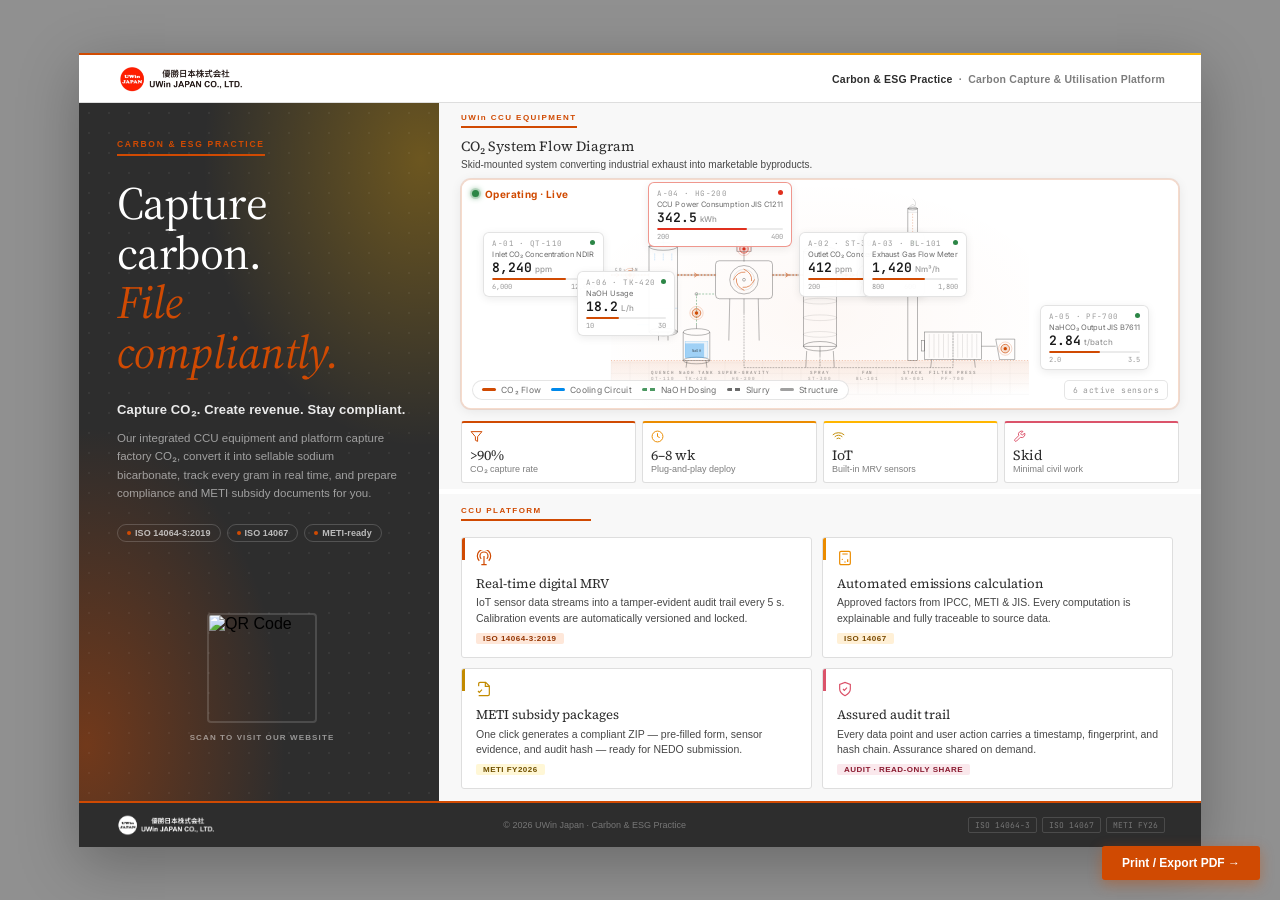
==== commit 4e183250: "Fix equipment diagram: replace with correct home.html source (QUENCH/HG-200/ST-300/BL-101/STACK/PF-7" ====
--- a/Airwin Japan DM.html
+++ b/Airwin Japan DM.html
@@ -577,10 +577,10 @@
                       <stop offset="100%" stop-color="rgba(208,74,2,0)"/>
                     </radialGradient>
                   </defs>
-                  <rect x="0" y="0" width="880" height="480" fill="url(#mon-haze)"/>
+                                    <rect x="0" y="0" width="880" height="480" fill="url(#mon-haze)"/>
                   <g class="dmrv-eq-grid">
-                    <line x1="0"   y1="380" x2="0"   y2="450"/><line x1="40"  y1="380" x2="40"  y2="450"/>
-                    <line x1="80"  y1="380" x2="80"  y2="450"/><line x1="120" y1="380" x2="120" y2="450"/>
+                    <line x1="0" y1="380" x2="0" y2="450"/><line x1="40" y1="380" x2="40" y2="450"/>
+                    <line x1="80" y1="380" x2="80" y2="450"/><line x1="120" y1="380" x2="120" y2="450"/>
                     <line x1="160" y1="380" x2="160" y2="450"/><line x1="200" y1="380" x2="200" y2="450"/>
                     <line x1="240" y1="380" x2="240" y2="450"/><line x1="280" y1="380" x2="280" y2="450"/>
                     <line x1="320" y1="380" x2="320" y2="450"/><line x1="360" y1="380" x2="360" y2="450"/>
@@ -595,136 +595,170 @@
                   </g>
                   <path d="M0,380 L880,380 L880,450 L0,450 Z" fill="url(#mon-ground)" opacity="0.6"/>
                   <line x1="0" y1="380" x2="880" y2="380" stroke="rgba(208,74,2,0.65)" stroke-width="1" stroke-dasharray="2 4"/>
-                  <!-- COOLING UNIT -->
+                  <!-- QUENCH QT-110 -->
                   <g>
-                    <rect x="30" y="240" width="120" height="140" class="dmrv-eq-stroke" fill="url(#mon-metalSide)"/>
-                    <rect x="30" y="240" width="120" height="20"  class="dmrv-eq-stroke"/>
-                    <rect x="30" y="340" width="120" height="40"  class="dmrv-eq-stroke" fill="url(#mon-hatch)"/>
-                    <circle cx="70"  cy="280" r="22" class="dmrv-eq-stroke"/>
-                    <circle cx="70"  cy="280" r="4"  class="dmrv-eq-stroke" fill="rgba(0,0,0,0.08)"/>
-                    <path d="M70,260 Q78,272 70,280 M70,300 Q62,288 70,280 M50,280 Q62,272 70,280 M90,280 Q78,288 70,280" class="dmrv-eq-stroke-soft"/>
-                    <circle cx="118" cy="280" r="22" class="dmrv-eq-stroke"/>
-                    <circle cx="118" cy="280" r="4"  class="dmrv-eq-stroke" fill="rgba(0,0,0,0.08)"/>
-                    <path d="M118,260 Q126,272 118,280 M118,300 Q110,288 118,280 M98,280 Q110,272 118,280 M138,280 Q126,288 118,280" class="dmrv-eq-stroke-soft"/>
-                    <line x1="42"  y1="380" x2="42"  y2="395" class="dmrv-eq-stroke"/>
-                    <line x1="138" y1="380" x2="138" y2="395" class="dmrv-eq-stroke"/>
-                    <text x="90" y="412" text-anchor="middle" font-family="JetBrains Mono, monospace" font-size="9" fill="rgba(30,30,30,0.50)" letter-spacing="2">COOLER · C-100</text>
-                  </g>
-                  <!-- ABSORPTION TOWER -->
+                    <ellipse cx="110" cy="140" rx="30" ry="8" class="dmrv-eq-stroke" fill="rgba(0,0,0,0.05)"/>
+                    <rect x="80" y="140" width="60" height="180" class="dmrv-eq-stroke" fill="url(#mon-metalSide)"/>
+                    <ellipse cx="110" cy="320" rx="30" ry="8" class="dmrv-eq-stroke" fill="rgba(0,0,0,0.03)"/>
+                    <line x1="92" y1="155" x2="92" y2="170" stroke="rgba(0,137,235,0.55)" stroke-width="1" stroke-dasharray="2 2"/>
+                    <line x1="110" y1="155" x2="110" y2="170" stroke="rgba(0,137,235,0.55)" stroke-width="1" stroke-dasharray="2 2"/>
+                    <line x1="128" y1="155" x2="128" y2="170" stroke="rgba(0,137,235,0.55)" stroke-width="1" stroke-dasharray="2 2"/>
+                    <line x1="80" y1="270" x2="140" y2="270" stroke="rgba(0,137,235,0.30)" stroke-width="1"/>
+                    <line x1="110" y1="120" x2="110" y2="140" stroke="rgba(0,137,235,0.55)" stroke-width="1.2"/>
+                    <circle cx="110" cy="118" r="3" stroke="rgba(0,137,235,0.55)" fill="rgba(0,137,235,0.20)"/>
+                    <line x1="80" y1="305" x2="55" y2="305" stroke="rgba(0,137,235,0.55)" stroke-width="1.2"/>
+                    <line x1="100" y1="320" x2="100" y2="338" class="dmrv-eq-stroke"/>
+                    <line x1="120" y1="320" x2="120" y2="338" class="dmrv-eq-stroke"/>
+                    <text x="110" y="408" text-anchor="middle" font-family="JetBrains Mono, monospace" font-size="9" fill="rgba(30,30,30,0.55)" letter-spacing="2">QUENCH</text>
+                    <text x="110" y="421" text-anchor="middle" font-family="JetBrains Mono, monospace" font-size="9" fill="rgba(30,30,30,0.40)" letter-spacing="2">QT-110</text>
+                  </g>
+                  <!-- SUPER-GRAVITY HG-200 -->
                   <g>
-                    <ellipse cx="280" cy="150" rx="38" ry="14" class="dmrv-eq-stroke" fill="url(#mon-metalSide)"/>
-                    <path d="M242,150 L242,360 M318,150 L318,360" class="dmrv-eq-stroke"/>
-                    <ellipse cx="280" cy="360" rx="38" ry="12" class="dmrv-eq-stroke" fill="rgba(0,0,0,0.02)"/>
-                    <ellipse cx="280" cy="200" rx="38" ry="10" class="dmrv-eq-stroke-soft"/>
-                    <ellipse cx="280" cy="240" rx="38" ry="10" class="dmrv-eq-stroke-soft"/>
-                    <ellipse cx="280" cy="280" rx="38" ry="10" class="dmrv-eq-stroke-soft"/>
-                    <ellipse cx="280" cy="320" rx="38" ry="10" class="dmrv-eq-stroke-soft"/>
-                    <path d="M270,122 L290,122 L284,150 L276,150 Z" class="dmrv-eq-stroke" fill="rgba(0,0,0,0.04)"/>
-                    <line x1="280" y1="100" x2="280" y2="122" class="dmrv-eq-stroke"/>
-                    <circle cx="280" cy="100" r="3" class="dmrv-eq-stroke" fill="rgba(0,137,235,0.50)"/>
-                    <line x1="248" y1="372" x2="244" y2="395" class="dmrv-eq-stroke"/>
-                    <line x1="312" y1="372" x2="316" y2="395" class="dmrv-eq-stroke"/>
-                    <text x="280" y="412" text-anchor="middle" font-family="JetBrains Mono, monospace" font-size="9" fill="rgba(30,30,30,0.50)" letter-spacing="2">ABSORBER · T-200</text>
-                  </g>
-                  <!-- TOP PIPE -->
-                  <path d="M280,100 L280,80 L600,80 L600,150" class="dmrv-eq-stroke"/>
-                  <path d="M280,100 L280,80 L600,80 L600,150" class="dmrv-eq-flow"/>
-                  <circle cx="440" cy="80" r="6" class="dmrv-eq-stroke" fill="rgba(0,0,0,0.06)"/>
-                  <line x1="440" y1="76" x2="442" y2="80" class="dmrv-eq-stroke"/>
-                  <!-- REACTOR -->
+                    <rect x="265" y="128" width="30" height="22" class="dmrv-eq-stroke" fill="rgba(0,0,0,0.10)"/>
+                    <line x1="270" y1="133" x2="290" y2="133" class="dmrv-eq-stroke-soft"/>
+                    <line x1="270" y1="139" x2="290" y2="139" class="dmrv-eq-stroke-soft"/>
+                    <line x1="270" y1="145" x2="290" y2="145" class="dmrv-eq-stroke-soft"/>
+                    <line x1="280" y1="150" x2="280" y2="172" class="dmrv-eq-stroke"/>
+                    <rect x="220" y="170" width="120" height="80" rx="8" class="dmrv-eq-stroke" fill="url(#mon-hotJacket)"/>
+                    <circle cx="280" cy="210" r="30" class="dmrv-eq-stroke" fill="rgba(255,255,255,0.55)"/>
+                    <circle cx="280" cy="210" r="22" class="dmrv-eq-stroke-soft" fill="none"/>
+                    <path d="M280,188 Q298,196 296,212 M280,232 Q262,224 264,208 M258,210 Q266,192 282,194 M302,210 Q294,228 278,226" fill="none" stroke="#D04A02" stroke-width="1.5" stroke-linecap="round" opacity="0.8"/>
+                    <circle cx="280" cy="210" r="3" class="dmrv-eq-stroke" fill="rgba(208,74,2,0.7)"/>
+                    <line x1="280" y1="250" x2="280" y2="280" class="dmrv-eq-stroke"/>
+                    <line x1="250" y1="250" x2="248" y2="338" class="dmrv-eq-stroke"/>
+                    <line x1="310" y1="250" x2="312" y2="338" class="dmrv-eq-stroke"/>
+                    <text x="280" y="408" text-anchor="middle" font-family="JetBrains Mono, monospace" font-size="9" fill="rgba(30,30,30,0.55)" letter-spacing="2">SUPER-GRAVITY</text>
+                    <text x="280" y="421" text-anchor="middle" font-family="JetBrains Mono, monospace" font-size="9" fill="rgba(30,30,30,0.40)" letter-spacing="2">HG-200</text>
+                  </g>
+                  <!-- SPRAY ST-300 -->
                   <g>
-                    <ellipse cx="600" cy="150" rx="42" ry="12" class="dmrv-eq-stroke" fill="url(#mon-metalSide)"/>
-                    <path d="M558,150 L558,310 L642,310 L642,150 Z" class="dmrv-eq-stroke" fill="url(#mon-hotJacket)"/>
-                    <path d="M566,180 Q600,170 634,180 Q600,200 566,210 Q600,200 634,220 Q600,240 566,250 Q600,240 634,260 Q600,280 566,290 Q600,280 634,300" class="dmrv-eq-stroke-soft"/>
-                    <line x1="558" y1="180" x2="642" y2="180" stroke="rgba(208,74,2,0.5)" stroke-width="0.8" stroke-dasharray="3 2"/>
-                    <line x1="558" y1="220" x2="642" y2="220" stroke="rgba(208,74,2,0.5)" stroke-width="0.8" stroke-dasharray="3 2"/>
-                    <line x1="558" y1="260" x2="642" y2="260" stroke="rgba(208,74,2,0.5)" stroke-width="0.8" stroke-dasharray="3 2"/>
-                    <line x1="558" y1="300" x2="642" y2="300" stroke="rgba(208,74,2,0.5)" stroke-width="0.8" stroke-dasharray="3 2"/>
-                    <ellipse cx="600" cy="310" rx="42" ry="12" class="dmrv-eq-stroke" fill="rgba(0,0,0,0.05)"/>
-                    <rect x="650" y="200" width="22" height="60" class="dmrv-eq-stroke" fill="rgba(0,0,0,0.03)"/>
-                    <line x1="654" y1="208" x2="668" y2="208" class="dmrv-eq-stroke-soft"/>
-                    <line x1="654" y1="216" x2="668" y2="216" class="dmrv-eq-stroke-soft"/>
-                    <line x1="654" y1="224" x2="668" y2="224" class="dmrv-eq-stroke-soft"/>
-                    <circle cx="661" cy="245" r="3" fill="rgba(208,74,2,0.8)"/>
-                    <line x1="600" y1="322" x2="595" y2="395" class="dmrv-eq-stroke"/>
-                    <line x1="600" y1="322" x2="605" y2="395" class="dmrv-eq-stroke"/>
-                    <text x="600" y="412" text-anchor="middle" font-family="JetBrains Mono, monospace" font-size="9" fill="rgba(30,30,30,0.50)" letter-spacing="2">REACTOR · R-300</text>
-                  </g>
-                  <!-- FEED TANK -->
+                    <ellipse cx="440" cy="150" rx="35" ry="10" class="dmrv-eq-stroke" fill="rgba(0,0,0,0.05)"/>
+                    <rect x="405" y="150" width="70" height="200" class="dmrv-eq-stroke" fill="url(#mon-metalSide)"/>
+                    <ellipse cx="440" cy="350" rx="35" ry="10" class="dmrv-eq-stroke" fill="rgba(0,0,0,0.03)"/>
+                    <line x1="420" y1="166" x2="420" y2="180" stroke="rgba(0,137,235,0.55)" stroke-width="1" stroke-dasharray="2 2"/>
+                    <line x1="440" y1="166" x2="440" y2="180" stroke="rgba(0,137,235,0.55)" stroke-width="1" stroke-dasharray="2 2"/>
+                    <line x1="460" y1="166" x2="460" y2="180" stroke="rgba(0,137,235,0.55)" stroke-width="1" stroke-dasharray="2 2"/>
+                    <ellipse cx="440" cy="220" rx="35" ry="6" class="dmrv-eq-stroke-soft" fill="none"/>
+                    <ellipse cx="440" cy="255" rx="35" ry="6" class="dmrv-eq-stroke-soft" fill="none"/>
+                    <ellipse cx="440" cy="290" rx="35" ry="6" class="dmrv-eq-stroke-soft" fill="none"/>
+                    <ellipse cx="440" cy="325" rx="35" ry="6" class="dmrv-eq-stroke-soft" fill="none"/>
+                    <line x1="440" y1="350" x2="440" y2="370" class="dmrv-eq-stroke"/>
+                    <line x1="412" y1="360" x2="410" y2="395" class="dmrv-eq-stroke"/>
+                    <line x1="468" y1="360" x2="470" y2="395" class="dmrv-eq-stroke"/>
+                    <text x="440" y="408" text-anchor="middle" font-family="JetBrains Mono, monospace" font-size="9" fill="rgba(30,30,30,0.55)" letter-spacing="2">SPRAY</text>
+                    <text x="440" y="421" text-anchor="middle" font-family="JetBrains Mono, monospace" font-size="9" fill="rgba(30,30,30,0.40)" letter-spacing="2">ST-300</text>
+                  </g>
+                  <!-- FAN BL-101 -->
                   <g>
-                    <ellipse cx="430" cy="270" rx="32" ry="10" class="dmrv-eq-stroke" fill="rgba(0,0,0,0.04)"/>
-                    <path d="M398,270 L398,360 L462,360 L462,270" class="dmrv-eq-stroke" fill="rgba(0,0,0,0.02)"/>
-                    <ellipse cx="430" cy="360" rx="32" ry="10" class="dmrv-eq-stroke"/>
-                    <rect x="408" y="290" width="44" height="6" class="dmrv-eq-stroke" fill="rgba(0,137,235,0.12)"/>
-                    <rect x="408" y="290" width="30" height="6" fill="rgba(0,137,235,0.45)"/>
-                    <path d="M462,310 L520,310 L520,260 L558,260" class="dmrv-eq-stroke"/>
-                    <path d="M462,310 L520,310 L520,260 L558,260" class="dmrv-eq-flow cool"/>
-                    <line x1="402" y1="370" x2="400" y2="395" class="dmrv-eq-stroke"/>
-                    <line x1="458" y1="370" x2="460" y2="395" class="dmrv-eq-stroke"/>
-                    <text x="430" y="412" text-anchor="middle" font-family="JetBrains Mono, monospace" font-size="9" fill="rgba(30,30,30,0.50)" letter-spacing="2">FEED TANK · V-250</text>
-                  </g>
-                  <!-- PUMP / VALVE -->
+                    <circle cx="540" cy="200" r="22" class="dmrv-eq-stroke" fill="url(#mon-metalSide)"/>
+                    <path d="M540,182 Q553,194 549,204 Q556,213 540,218 Q527,213 531,204 Q524,194 540,182 Z" fill="rgba(208,74,2,0.20)" stroke="#D04A02" stroke-width="1.2" opacity="0.8"/>
+                    <circle cx="540" cy="200" r="3" class="dmrv-eq-stroke" fill="rgba(0,0,0,0.18)"/>
+                    <line x1="528" y1="222" x2="525" y2="240" class="dmrv-eq-stroke"/>
+                    <line x1="552" y1="222" x2="555" y2="240" class="dmrv-eq-stroke"/>
+                    <text x="540" y="408" text-anchor="middle" font-family="JetBrains Mono, monospace" font-size="9" fill="rgba(30,30,30,0.55)" letter-spacing="2">FAN</text>
+                    <text x="540" y="421" text-anchor="middle" font-family="JetBrains Mono, monospace" font-size="9" fill="rgba(30,30,30,0.40)" letter-spacing="2">BL-101</text>
+                  </g>
+                  <!-- STACK SK-001 -->
                   <g>
-                    <circle cx="200" cy="340" r="14" class="dmrv-eq-stroke" fill="rgba(0,0,0,0.03)"/>
-                    <path d="M200,326 L200,354 M186,340 L214,340" class="dmrv-eq-stroke-soft"/>
-                    <line x1="150" y1="340" x2="186" y2="340" class="dmrv-eq-stroke"/>
-                    <line x1="214" y1="340" x2="240" y2="340" class="dmrv-eq-stroke"/>
-                    <path d="M150,340 L186,340 M214,340 L240,340" class="dmrv-eq-flow cool"/>
-                  </g>
-                  <!-- REACTOR -> CRYSTALLIZER PIPE -->
-                  <path d="M642,200 L720,200 L720,260" class="dmrv-eq-stroke"/>
-                  <path d="M642,200 L720,200 L720,260" class="dmrv-eq-flow"/>
-                  <!-- CRYSTALLIZER + BINS -->
+                    <rect x="625" y="60" width="20" height="320" class="dmrv-eq-stroke" fill="rgba(0,0,0,0.04)"/>
+                    <ellipse cx="635" cy="60" rx="10" ry="3" class="dmrv-eq-stroke" fill="rgba(208,74,2,0.35)"/>
+                    <line x1="625" y1="68" x2="645" y2="68" class="dmrv-eq-stroke-soft"/>
+                    <line x1="635" y1="200" x2="635" y2="70" stroke="rgba(208,74,2,0.55)" stroke-width="1" stroke-dasharray="3 3"/>
+                    <path d="M630,55 Q635,48 640,55 Q644,46 636,40" fill="none" stroke="rgba(45,45,45,0.30)" stroke-width="1" stroke-linecap="round"/>
+                    <text x="635" y="408" text-anchor="middle" font-family="JetBrains Mono, monospace" font-size="9" fill="rgba(30,30,30,0.55)" letter-spacing="2">STACK</text>
+                    <text x="635" y="421" text-anchor="middle" font-family="JetBrains Mono, monospace" font-size="9" fill="rgba(30,30,30,0.40)" letter-spacing="2">SK-001</text>
+                  </g>
+                  <!-- NaOH TANK TK-420 -->
                   <g>
-                    <path d="M696,260 L744,260 L744,310 L720,340 L696,310 Z" class="dmrv-eq-stroke" fill="rgba(0,0,0,0.03)"/>
-                    <line x1="708" y1="270" x2="732" y2="270" class="dmrv-eq-stroke-soft"/>
-                    <line x1="708" y1="282" x2="732" y2="282" class="dmrv-eq-stroke-soft"/>
-                    <line x1="708" y1="294" x2="732" y2="294" class="dmrv-eq-stroke-soft"/>
-                    <rect x="760" y="320" width="20" height="40" class="dmrv-eq-stroke" fill="rgba(0,0,0,0.02)"/>
-                    <line x1="760" y1="328" x2="780" y2="328" class="dmrv-eq-stroke-soft"/>
-                    <rect x="782" y="320" width="20" height="40" class="dmrv-eq-stroke" fill="rgba(0,0,0,0.02)"/>
-                    <line x1="782" y1="328" x2="802" y2="328" class="dmrv-eq-stroke-soft"/>
-                    <rect x="804" y="320" width="20" height="40" class="dmrv-eq-stroke" fill="rgba(0,0,0,0.02)"/>
-                    <line x1="804" y1="328" x2="824" y2="328" class="dmrv-eq-stroke-soft"/>
-                    <rect x="826" y="320" width="20" height="40" class="dmrv-eq-stroke" fill="rgba(0,0,0,0.02)"/>
-                    <line x1="826" y1="328" x2="846" y2="328" class="dmrv-eq-stroke-soft"/>
-                    <rect x="848" y="320" width="20" height="40" class="dmrv-eq-stroke" fill="rgba(0,0,0,0.02)"/>
-                    <line x1="848" y1="328" x2="868" y2="328" class="dmrv-eq-stroke-soft"/>
-                    <text x="820" y="412" text-anchor="middle" font-family="JetBrains Mono, monospace" font-size="9" fill="rgba(30,30,30,0.50)" letter-spacing="2">CRYSTALLIZER · X-400</text>
-                  </g>
-                  <line x1="720" y1="340" x2="720" y2="395" class="dmrv-eq-stroke-soft"/>
-                  <text x="280" y="92" text-anchor="middle" font-family="JetBrains Mono, monospace" font-size="10" fill="rgba(30,30,30,0.55)" letter-spacing="2">CO₂ IN</text>
-                  <text x="800" y="290" text-anchor="middle" font-family="JetBrains Mono, monospace" font-size="10" fill="rgba(30,30,30,0.55)" letter-spacing="2">PRODUCT</text>
-                  <!-- HOTSPOTS — IoT A-01 ~ A-06 -->
+                    <ellipse cx="180" cy="320" rx="28" ry="7" class="dmrv-eq-stroke" fill="rgba(0,0,0,0.04)"/>
+                    <path d="M152,320 L152,380 L208,380 L208,320" class="dmrv-eq-stroke" fill="rgba(0,0,0,0.02)"/>
+                    <ellipse cx="180" cy="380" rx="28" ry="7" class="dmrv-eq-stroke"/>
+                    <rect x="156" y="340" width="48" height="34" stroke="rgba(0,137,235,0.40)" stroke-width="0.8" fill="rgba(0,137,235,0.08)"/>
+                    <rect x="156" y="344" width="40" height="30" fill="rgba(0,137,235,0.32)"/>
+                    <text x="180" y="362" text-anchor="middle" font-family="JetBrains Mono, monospace" font-size="8" fill="rgba(30,30,30,0.65)" letter-spacing="1">NaOH</text>
+                    <line x1="180" y1="313" x2="180" y2="305" class="dmrv-eq-stroke"/>
+                    <line x1="160" y1="380" x2="158" y2="395" class="dmrv-eq-stroke"/>
+                    <line x1="200" y1="380" x2="202" y2="395" class="dmrv-eq-stroke"/>
+                    <text x="180" y="408" text-anchor="middle" font-family="JetBrains Mono, monospace" font-size="9" fill="rgba(30,30,30,0.55)" letter-spacing="2">NaOH TANK</text>
+                    <text x="180" y="421" text-anchor="middle" font-family="JetBrains Mono, monospace" font-size="9" fill="rgba(30,30,30,0.40)" letter-spacing="2">TK-420</text>
+                  </g>
+                  <!-- FILTER PRESS PF-700 -->
+                  <g>
+                    <rect x="660" y="320" width="120" height="58" class="dmrv-eq-stroke" fill="url(#mon-metalSide)"/>
+                    <line x1="670" y1="324" x2="670" y2="374" class="dmrv-eq-stroke-soft"/>
+                    <line x1="680" y1="324" x2="680" y2="374" class="dmrv-eq-stroke-soft"/>
+                    <line x1="690" y1="324" x2="690" y2="374" class="dmrv-eq-stroke-soft"/>
+                    <line x1="700" y1="324" x2="700" y2="374" class="dmrv-eq-stroke-soft"/>
+                    <line x1="710" y1="324" x2="710" y2="374" class="dmrv-eq-stroke-soft"/>
+                    <line x1="720" y1="324" x2="720" y2="374" class="dmrv-eq-stroke-soft"/>
+                    <line x1="730" y1="324" x2="730" y2="374" class="dmrv-eq-stroke-soft"/>
+                    <line x1="740" y1="324" x2="740" y2="374" class="dmrv-eq-stroke-soft"/>
+                    <line x1="750" y1="324" x2="750" y2="374" class="dmrv-eq-stroke-soft"/>
+                    <line x1="760" y1="324" x2="760" y2="374" class="dmrv-eq-stroke-soft"/>
+                    <line x1="770" y1="324" x2="770" y2="374" class="dmrv-eq-stroke-soft"/>
+                    <rect x="654" y="338" width="6" height="22" class="dmrv-eq-stroke" fill="rgba(0,0,0,0.10)"/>
+                    <path d="M810,335 L850,335 L850,378 L818,378 Z" class="dmrv-eq-stroke" fill="rgba(0,0,0,0.10)"/>
+                    <line x1="780" y1="350" x2="810" y2="350" class="dmrv-eq-stroke"/>
+                    <line x1="675" y1="378" x2="673" y2="395" class="dmrv-eq-stroke"/>
+                    <line x1="765" y1="378" x2="767" y2="395" class="dmrv-eq-stroke"/>
+                    <text x="720" y="408" text-anchor="middle" font-family="JetBrains Mono, monospace" font-size="9" fill="rgba(30,30,30,0.55)" letter-spacing="2">FILTER PRESS</text>
+                    <text x="720" y="421" text-anchor="middle" font-family="JetBrains Mono, monospace" font-size="9" fill="rgba(30,30,30,0.40)" letter-spacing="2">PF-700</text>
+                  </g>
+                  <!-- CO2 flow lines -->
+                  <path d="M0,200 L80,200" class="dmrv-eq-stroke"/>
+                  <path d="M0,200 L80,200" class="dmrv-eq-flow"/>
+                  <path d="M140,200 L220,200" class="dmrv-eq-stroke"/>
+                  <path d="M140,200 L220,200" class="dmrv-eq-flow"/>
+                  <path d="M340,200 L405,200" class="dmrv-eq-stroke"/>
+                  <path d="M340,200 L405,200" class="dmrv-eq-flow"/>
+                  <path d="M475,200 L518,200" class="dmrv-eq-stroke"/>
+                  <path d="M475,200 L518,200" class="dmrv-eq-flow"/>
+                  <path d="M562,200 L625,200" class="dmrv-eq-stroke"/>
+                  <path d="M562,200 L625,200" class="dmrv-eq-flow"/>
+                  <polyline points="11,196 17,200 11,204" fill="none" stroke="rgba(208,74,2,0.85)" stroke-width="1.5" stroke-linejoin="round" stroke-linecap="round"/>
+                  <polyline points="176,196 182,200 176,204" fill="none" stroke="rgba(208,74,2,0.85)" stroke-width="1.5" stroke-linejoin="round" stroke-linecap="round"/>
+                  <polyline points="368,196 374,200 368,204" fill="none" stroke="rgba(208,74,2,0.85)" stroke-width="1.5" stroke-linejoin="round" stroke-linecap="round"/>
+                  <polyline points="506,196 512,200 506,204" fill="none" stroke="rgba(208,74,2,0.85)" stroke-width="1.5" stroke-linejoin="round" stroke-linecap="round"/>
+                  <polyline points="610,196 616,200 610,204" fill="none" stroke="rgba(208,74,2,0.85)" stroke-width="1.5" stroke-linejoin="round" stroke-linecap="round"/>
+                  <!-- NaOH dosing line -->
+                  <path d="M180,305 L180,240 L220,240" fill="none" stroke="rgba(44,134,70,0.65)" stroke-width="1.4" stroke-dasharray="4 3"/>
+                  <circle cx="180" cy="240" r="3" class="dmrv-eq-stroke" fill="rgba(44,134,70,0.20)"/>
+                  <!-- Slurry lines -->
+                  <path d="M280,280 L280,395" fill="none" stroke="rgba(45,45,45,0.55)" stroke-width="1.2" stroke-dasharray="4 2"/>
+                  <path d="M440,370 L440,395" fill="none" stroke="rgba(45,45,45,0.55)" stroke-width="1.2" stroke-dasharray="4 2"/>
+                  <path d="M280,395 L720,395 L720,320" fill="none" stroke="rgba(45,45,45,0.55)" stroke-width="1.2" stroke-dasharray="4 2"/>
+                  <!-- CO2 IN label -->
+                  <text x="8" y="192" font-family="JetBrains Mono, monospace" font-size="9" fill="rgba(30,30,30,0.55)" letter-spacing="2">CO&#x2082; IN</text>
+                  <!-- HOTSPOTS A-01 ~ A-06 -->
                   <g class="dmrv-hotspot" data-hot="A-01">
-                    <circle cx="260" cy="130" r="14" class="ring"/>
-                    <circle cx="260" cy="130" r="9"  class="outer"/>
-                    <circle cx="260" cy="130" r="3.5" class="inner"/>
+                    <circle cx="40" cy="200" r="14" class="ring"/>
+                    <circle cx="40" cy="200" r="9" class="outer"/>
+                    <circle cx="40" cy="200" r="3.5" class="inner"/>
                   </g>
                   <g class="dmrv-hotspot" data-hot="A-02">
-                    <circle cx="300" cy="130" r="14" class="ring"/>
-                    <circle cx="300" cy="130" r="9"  class="outer"/>
-                    <circle cx="300" cy="130" r="3.5" class="inner"/>
+                    <circle cx="495" cy="200" r="14" class="ring"/>
+                    <circle cx="495" cy="200" r="9" class="outer"/>
+                    <circle cx="495" cy="200" r="3.5" class="inner"/>
                   </g>
                   <g class="dmrv-hotspot" data-hot="A-03">
-                    <circle cx="200" cy="340" r="14" class="ring"/>
-                    <circle cx="200" cy="340" r="9"  class="outer"/>
-                    <circle cx="200" cy="340" r="3.5" class="inner"/>
+                    <circle cx="590" cy="200" r="14" class="ring"/>
+                    <circle cx="590" cy="200" r="9" class="outer"/>
+                    <circle cx="590" cy="200" r="3.5" class="inner"/>
                   </g>
                   <g class="dmrv-hotspot alarm" data-hot="A-04">
-                    <circle cx="660" cy="220" r="14" class="ring"/>
-                    <circle cx="660" cy="220" r="9"  class="outer"/>
-                    <circle cx="660" cy="220" r="3.5" class="inner"/>
+                    <circle cx="280" cy="145" r="14" class="ring"/>
+                    <circle cx="280" cy="145" r="9" class="outer"/>
+                    <circle cx="280" cy="145" r="3.5" class="inner"/>
                   </g>
                   <g class="dmrv-hotspot" data-hot="A-05">
-                    <circle cx="740" cy="290" r="14" class="ring"/>
-                    <circle cx="740" cy="290" r="9"  class="outer"/>
-                    <circle cx="740" cy="290" r="3.5" class="inner"/>
+                    <circle cx="830" cy="355" r="14" class="ring"/>
+                    <circle cx="830" cy="355" r="9" class="outer"/>
+                    <circle cx="830" cy="355" r="3.5" class="inner"/>
                   </g>
                   <g class="dmrv-hotspot" data-hot="A-06">
-                    <circle cx="430" cy="320" r="14" class="ring"/>
-                    <circle cx="430" cy="320" r="9"  class="outer"/>
-                    <circle cx="430" cy="320" r="3.5" class="inner"/>
+                    <circle cx="180" cy="280" r="14" class="ring"/>
+                    <circle cx="180" cy="280" r="9" class="outer"/>
+                    <circle cx="180" cy="280" r="3.5" class="inner"/>
                   </g>
                 </svg>
               </div>
@@ -732,44 +766,44 @@
               <!-- Leader lines overlay -->
               <svg class="dmrv-leader-svg" id="dmrv-leader-svg" preserveAspectRatio="none"></svg>
 
-              <!-- Floating Data Tags — IoT A-01 ~ A-06 -->
-              <div class="dmrv-dtag" data-tag="A-01" data-leader-x="260" data-leader-y="130" data-anchor="left" style="left:3%;top:8%;">
-                <div class="dt-head"><span class="dt-id">A-01 · T-200</span><span class="dt-status"></span></div>
-                <div class="dt-label">Inlet CO₂ Concentration NDIR</div>
+                            <!-- Floating Data Tags — IoT A-01 ~ A-06 -->
+              <div class="dmrv-dtag" data-tag="A-01" data-leader-x="40" data-leader-y="200" data-anchor="left" style="left:3%;top:23%;">
+                <div class="dt-head"><span class="dt-id">A-01 · QT-110</span><span class="dt-status"></span></div>
+                <div class="dt-label">Inlet CO&#x2082; Concentration NDIR</div>
                 <div class="dt-value">8,240<span class="u">ppm</span></div>
                 <div class="dt-bar"><i style="width:72%"></i></div>
                 <div class="dt-range"><span>6,000</span><span>12,000</span></div>
               </div>
-              <div class="dmrv-dtag" data-tag="A-02" data-leader-x="300" data-leader-y="130" data-anchor="left" style="left:3%;top:42%;">
-                <div class="dt-head"><span class="dt-id">A-02 · T-200</span><span class="dt-status"></span></div>
-                <div class="dt-label">Outlet CO₂ Concentration NDIR</div>
+              <div class="dmrv-dtag" data-tag="A-02" data-leader-x="495" data-leader-y="200" data-anchor="left" style="left:47%;top:23%;">
+                <div class="dt-head"><span class="dt-id">A-02 · ST-300</span><span class="dt-status"></span></div>
+                <div class="dt-label">Outlet CO&#x2082; Concentration NDIR</div>
                 <div class="dt-value">412<span class="u">ppm</span></div>
                 <div class="dt-bar"><i style="width:53%"></i></div>
                 <div class="dt-range"><span>200</span><span>600</span></div>
               </div>
-              <div class="dmrv-dtag" data-tag="A-03" data-leader-x="200" data-leader-y="340" data-anchor="left" style="left:3%;top:72%;">
-                <div class="dt-head"><span class="dt-id">A-03 · INLET</span><span class="dt-status"></span></div>
+              <div class="dmrv-dtag" data-tag="A-03" data-leader-x="590" data-leader-y="200" data-anchor="left" style="left:56%;top:23%;">
+                <div class="dt-head"><span class="dt-id">A-03 · BL-101</span><span class="dt-status"></span></div>
                 <div class="dt-label">Exhaust Gas Flow Meter</div>
-                <div class="dt-value">1,420<span class="u">Nm³/h</span></div>
+                <div class="dt-value">1,420<span class="u">Nm&#x00B3;/h</span></div>
                 <div class="dt-bar"><i style="width:62%"></i></div>
                 <div class="dt-range"><span>800</span><span>1,800</span></div>
               </div>
-              <div class="dmrv-dtag alarm" data-tag="A-04" data-leader-x="660" data-leader-y="220" data-anchor="right" style="right:3%;top:8%;">
-                <div class="dt-head"><span class="dt-id">A-04 · R-300</span><span class="dt-status"></span></div>
+              <div class="dmrv-dtag alarm" data-tag="A-04" data-leader-x="280" data-leader-y="145" data-anchor="left" style="left:26%;top:1%;">
+                <div class="dt-head"><span class="dt-id">A-04 · HG-200</span><span class="dt-status"></span></div>
                 <div class="dt-label">CCU Power Consumption JIS C1211</div>
                 <div class="dt-value">342.5<span class="u">kWh</span></div>
                 <div class="dt-bar"><i style="width:71%"></i></div>
                 <div class="dt-range"><span>200</span><span>400</span></div>
               </div>
-              <div class="dmrv-dtag" data-tag="A-05" data-leader-x="740" data-leader-y="290" data-anchor="right" style="right:3%;top:42%;">
-                <div class="dt-head"><span class="dt-id">A-05 · X-400</span><span class="dt-status"></span></div>
-                <div class="dt-label">NaHCO₃ Output JIS B7611</div>
+              <div class="dmrv-dtag" data-tag="A-05" data-leader-x="830" data-leader-y="355" data-anchor="right" style="right:4%;top:55%;">
+                <div class="dt-head"><span class="dt-id">A-05 · PF-700</span><span class="dt-status"></span></div>
+                <div class="dt-label">NaHCO&#x2083; Output JIS B7611</div>
                 <div class="dt-value">2.84<span class="u">t/batch</span></div>
                 <div class="dt-bar"><i style="width:56%"></i></div>
                 <div class="dt-range"><span>2.0</span><span>3.5</span></div>
               </div>
-              <div class="dmrv-dtag" data-tag="A-06" data-leader-x="430" data-leader-y="320" data-anchor="right" style="right:3%;top:72%;">
-                <div class="dt-head"><span class="dt-id">A-06 · V-250</span><span class="dt-status"></span></div>
+              <div class="dmrv-dtag" data-tag="A-06" data-leader-x="180" data-leader-y="280" data-anchor="left" style="left:16%;top:40%;">
+                <div class="dt-head"><span class="dt-id">A-06 · TK-420</span><span class="dt-status"></span></div>
                 <div class="dt-label">NaOH Usage</div>
                 <div class="dt-value">18.2<span class="u">L/h</span></div>
                 <div class="dt-bar"><i style="width:41%"></i></div>
@@ -780,21 +814,23 @@
               <div class="dmrv-hero-overlay">
                 <div class="dmrv-hero-title">
                   <span class="h hero-status">
-                    <span class="dmrv-status-pulse warn"></span>
-                    <span>Operating · Caution</span>
+                    <span class="dmrv-status-pulse"></span>
+                    <span>Operating &middot; Live</span>
                   </span>
                 </div>
               </div>
 
               <!-- Legend -->
               <div class="dmrv-hero-legend">
-                <div class="item"><span class="swatch" style="background:#D04A02"></span><span>CO₂ Flow</span></div>
+                <div class="item"><span class="swatch" style="background:#D04A02"></span><span>CO&#x2082; Flow</span></div>
                 <div class="item"><span class="swatch" style="background:#0089EB"></span><span>Cooling Circuit</span></div>
+                <div class="item"><span class="swatch" style="background:repeating-linear-gradient(90deg,rgba(44,134,70,0.85) 0 5px,transparent 5px 8px);"></span><span>NaOH Dosing</span></div>
+                <div class="item"><span class="swatch" style="background:repeating-linear-gradient(90deg,rgba(45,45,45,0.70) 0 5px,transparent 5px 8px);"></span><span>Slurry</span></div>
                 <div class="item"><span class="swatch" style="background:rgba(45,45,45,0.45)"></span><span>Structure</span></div>
               </div>
 
               <!-- Axes -->
-              <div class="dmrv-hero-axes">+X 12.4m · +Z 4.8m · 4 active sensors</div>
+              <div class="dmrv-hero-axes">6 active sensors</div>
             </div><!-- /dmrv-hero -->
           </div><!-- /mon-wrap -->
         </div><!-- /flow-wrap -->
@@ -900,3 +936,4 @@
 </html>
 
 
+
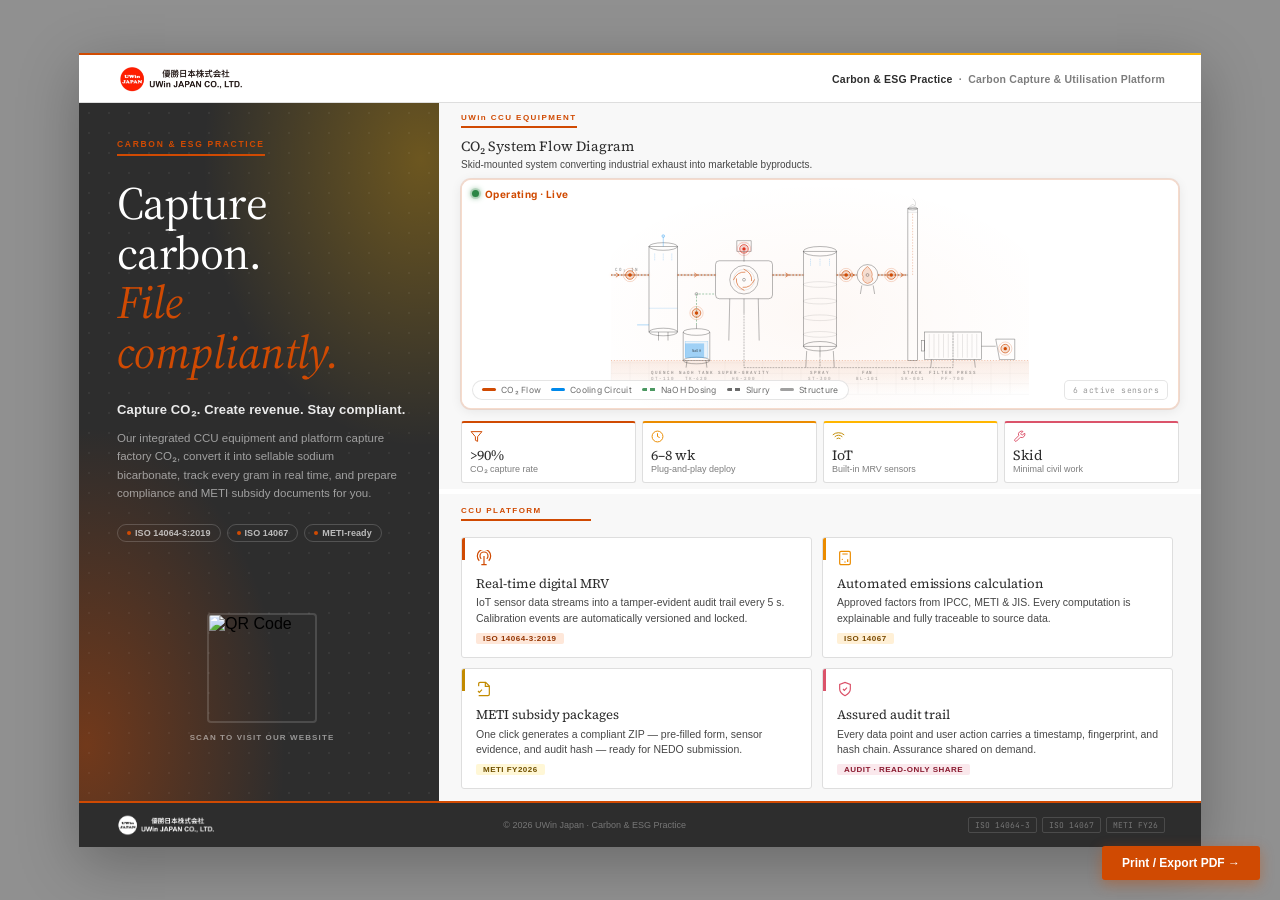
==== commit 1033e511: "Remove floating IoT data tag cards from equipment diagram" ====
--- a/Airwin Japan DM.html
+++ b/Airwin Japan DM.html
@@ -765,51 +765,6 @@
 
               <!-- Leader lines overlay -->
               <svg class="dmrv-leader-svg" id="dmrv-leader-svg" preserveAspectRatio="none"></svg>
-
-                            <!-- Floating Data Tags — IoT A-01 ~ A-06 -->
-              <div class="dmrv-dtag" data-tag="A-01" data-leader-x="40" data-leader-y="200" data-anchor="left" style="left:3%;top:23%;">
-                <div class="dt-head"><span class="dt-id">A-01 · QT-110</span><span class="dt-status"></span></div>
-                <div class="dt-label">Inlet CO&#x2082; Concentration NDIR</div>
-                <div class="dt-value">8,240<span class="u">ppm</span></div>
-                <div class="dt-bar"><i style="width:72%"></i></div>
-                <div class="dt-range"><span>6,000</span><span>12,000</span></div>
-              </div>
-              <div class="dmrv-dtag" data-tag="A-02" data-leader-x="495" data-leader-y="200" data-anchor="left" style="left:47%;top:23%;">
-                <div class="dt-head"><span class="dt-id">A-02 · ST-300</span><span class="dt-status"></span></div>
-                <div class="dt-label">Outlet CO&#x2082; Concentration NDIR</div>
-                <div class="dt-value">412<span class="u">ppm</span></div>
-                <div class="dt-bar"><i style="width:53%"></i></div>
-                <div class="dt-range"><span>200</span><span>600</span></div>
-              </div>
-              <div class="dmrv-dtag" data-tag="A-03" data-leader-x="590" data-leader-y="200" data-anchor="left" style="left:56%;top:23%;">
-                <div class="dt-head"><span class="dt-id">A-03 · BL-101</span><span class="dt-status"></span></div>
-                <div class="dt-label">Exhaust Gas Flow Meter</div>
-                <div class="dt-value">1,420<span class="u">Nm&#x00B3;/h</span></div>
-                <div class="dt-bar"><i style="width:62%"></i></div>
-                <div class="dt-range"><span>800</span><span>1,800</span></div>
-              </div>
-              <div class="dmrv-dtag alarm" data-tag="A-04" data-leader-x="280" data-leader-y="145" data-anchor="left" style="left:26%;top:1%;">
-                <div class="dt-head"><span class="dt-id">A-04 · HG-200</span><span class="dt-status"></span></div>
-                <div class="dt-label">CCU Power Consumption JIS C1211</div>
-                <div class="dt-value">342.5<span class="u">kWh</span></div>
-                <div class="dt-bar"><i style="width:71%"></i></div>
-                <div class="dt-range"><span>200</span><span>400</span></div>
-              </div>
-              <div class="dmrv-dtag" data-tag="A-05" data-leader-x="830" data-leader-y="355" data-anchor="right" style="right:4%;top:55%;">
-                <div class="dt-head"><span class="dt-id">A-05 · PF-700</span><span class="dt-status"></span></div>
-                <div class="dt-label">NaHCO&#x2083; Output JIS B7611</div>
-                <div class="dt-value">2.84<span class="u">t/batch</span></div>
-                <div class="dt-bar"><i style="width:56%"></i></div>
-                <div class="dt-range"><span>2.0</span><span>3.5</span></div>
-              </div>
-              <div class="dmrv-dtag" data-tag="A-06" data-leader-x="180" data-leader-y="280" data-anchor="left" style="left:16%;top:40%;">
-                <div class="dt-head"><span class="dt-id">A-06 · TK-420</span><span class="dt-status"></span></div>
-                <div class="dt-label">NaOH Usage</div>
-                <div class="dt-value">18.2<span class="u">L/h</span></div>
-                <div class="dt-bar"><i style="width:41%"></i></div>
-                <div class="dt-range"><span>10</span><span>30</span></div>
-              </div>
-
               <!-- Status overlay -->
               <div class="dmrv-hero-overlay">
                 <div class="dmrv-hero-title">
@@ -937,3 +892,4 @@
 
 
 
+
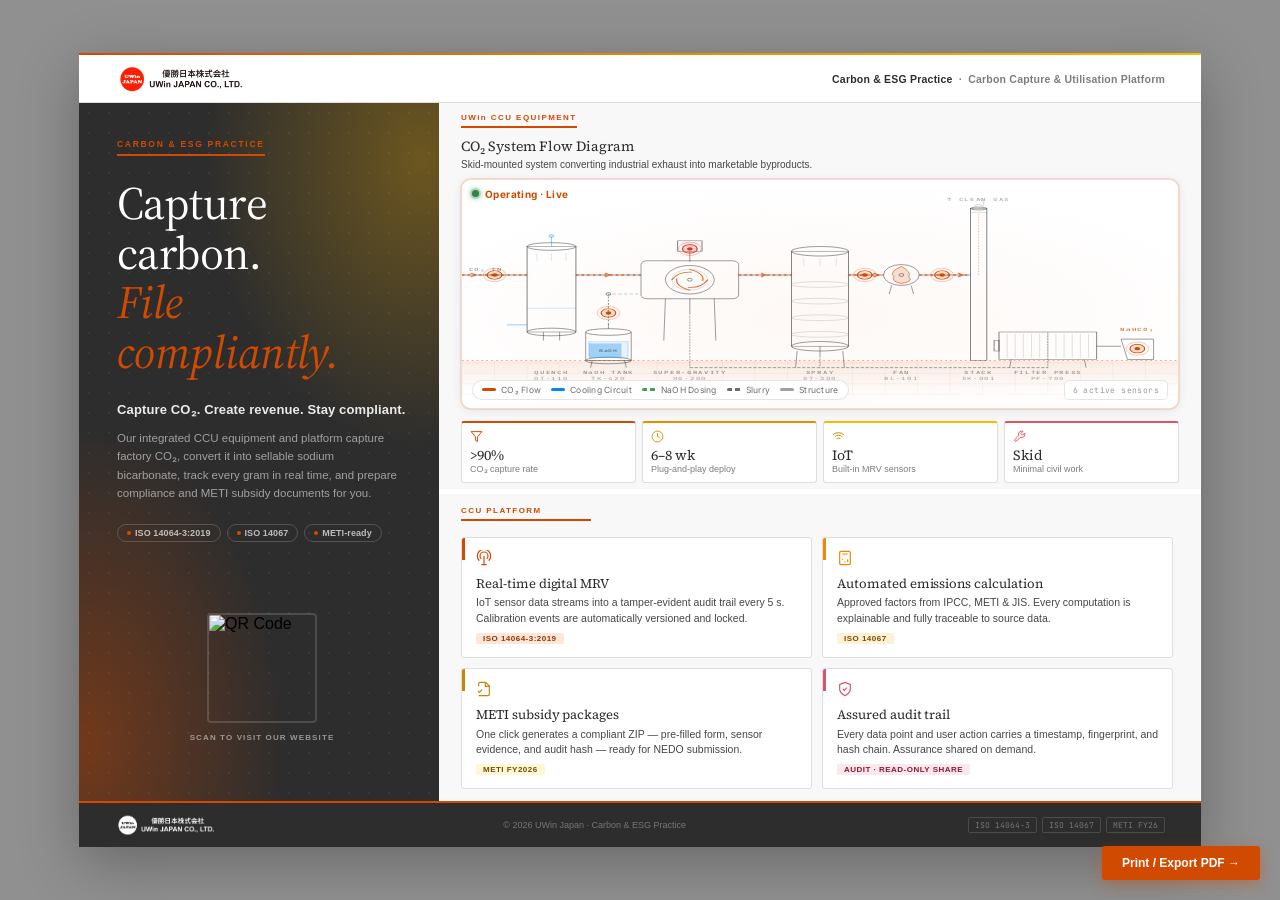
==== commit 3508253d: "Stretch diagram to full width, fix label spacing, add NaHCO3 and CLEAN GAS text" ====
--- a/Airwin Japan DM.html
+++ b/Airwin Japan DM.html
@@ -553,7 +553,7 @@
           <div id="mon-wrap">
             <div class="dmrv-glass dmrv-hero" id="dmrv-hero">
               <div class="dmrv-hero-canvas">
-                <svg viewBox="0 0 880 480" preserveAspectRatio="xMidYMid meet">
+                <svg viewBox="0 0 880 480" preserveAspectRatio="none">
                   <defs>
                     <linearGradient id="mon-ground" x1="0" y1="0" x2="0" y2="1">
                       <stop offset="0%" stop-color="rgba(208,74,2,0.16)"/>
@@ -609,8 +609,8 @@
                     <line x1="80" y1="305" x2="55" y2="305" stroke="rgba(0,137,235,0.55)" stroke-width="1.2"/>
                     <line x1="100" y1="320" x2="100" y2="338" class="dmrv-eq-stroke"/>
                     <line x1="120" y1="320" x2="120" y2="338" class="dmrv-eq-stroke"/>
-                    <text x="110" y="408" text-anchor="middle" font-family="JetBrains Mono, monospace" font-size="9" fill="rgba(30,30,30,0.55)" letter-spacing="2">QUENCH</text>
-                    <text x="110" y="421" text-anchor="middle" font-family="JetBrains Mono, monospace" font-size="9" fill="rgba(30,30,30,0.40)" letter-spacing="2">QT-110</text>
+                    <text x="110" y="408" text-anchor="middle" font-family="JetBrains Mono, monospace" font-size="9" fill="rgba(30,30,30,0.55)" letter-spacing="1">QUENCH</text>
+                    <text x="110" y="421" text-anchor="middle" font-family="JetBrains Mono, monospace" font-size="9" fill="rgba(30,30,30,0.40)" letter-spacing="1">QT-110</text>
                   </g>
                   <!-- SUPER-GRAVITY HG-200 -->
                   <g>
@@ -627,8 +627,8 @@
                     <line x1="280" y1="250" x2="280" y2="280" class="dmrv-eq-stroke"/>
                     <line x1="250" y1="250" x2="248" y2="338" class="dmrv-eq-stroke"/>
                     <line x1="310" y1="250" x2="312" y2="338" class="dmrv-eq-stroke"/>
-                    <text x="280" y="408" text-anchor="middle" font-family="JetBrains Mono, monospace" font-size="9" fill="rgba(30,30,30,0.55)" letter-spacing="2">SUPER-GRAVITY</text>
-                    <text x="280" y="421" text-anchor="middle" font-family="JetBrains Mono, monospace" font-size="9" fill="rgba(30,30,30,0.40)" letter-spacing="2">HG-200</text>
+                    <text x="280" y="408" text-anchor="middle" font-family="JetBrains Mono, monospace" font-size="9" fill="rgba(30,30,30,0.55)" letter-spacing="1">SUPER-GRAVITY</text>
+                    <text x="280" y="421" text-anchor="middle" font-family="JetBrains Mono, monospace" font-size="9" fill="rgba(30,30,30,0.40)" letter-spacing="1">HG-200</text>
                   </g>
                   <!-- SPRAY ST-300 -->
                   <g>
@@ -645,8 +645,8 @@
                     <line x1="440" y1="350" x2="440" y2="370" class="dmrv-eq-stroke"/>
                     <line x1="412" y1="360" x2="410" y2="395" class="dmrv-eq-stroke"/>
                     <line x1="468" y1="360" x2="470" y2="395" class="dmrv-eq-stroke"/>
-                    <text x="440" y="408" text-anchor="middle" font-family="JetBrains Mono, monospace" font-size="9" fill="rgba(30,30,30,0.55)" letter-spacing="2">SPRAY</text>
-                    <text x="440" y="421" text-anchor="middle" font-family="JetBrains Mono, monospace" font-size="9" fill="rgba(30,30,30,0.40)" letter-spacing="2">ST-300</text>
+                    <text x="440" y="408" text-anchor="middle" font-family="JetBrains Mono, monospace" font-size="9" fill="rgba(30,30,30,0.55)" letter-spacing="1">SPRAY</text>
+                    <text x="440" y="421" text-anchor="middle" font-family="JetBrains Mono, monospace" font-size="9" fill="rgba(30,30,30,0.40)" letter-spacing="1">ST-300</text>
                   </g>
                   <!-- FAN BL-101 -->
                   <g>
@@ -655,8 +655,8 @@
                     <circle cx="540" cy="200" r="3" class="dmrv-eq-stroke" fill="rgba(0,0,0,0.18)"/>
                     <line x1="528" y1="222" x2="525" y2="240" class="dmrv-eq-stroke"/>
                     <line x1="552" y1="222" x2="555" y2="240" class="dmrv-eq-stroke"/>
-                    <text x="540" y="408" text-anchor="middle" font-family="JetBrains Mono, monospace" font-size="9" fill="rgba(30,30,30,0.55)" letter-spacing="2">FAN</text>
-                    <text x="540" y="421" text-anchor="middle" font-family="JetBrains Mono, monospace" font-size="9" fill="rgba(30,30,30,0.40)" letter-spacing="2">BL-101</text>
+                    <text x="540" y="408" text-anchor="middle" font-family="JetBrains Mono, monospace" font-size="9" fill="rgba(30,30,30,0.55)" letter-spacing="1">FAN</text>
+                    <text x="540" y="421" text-anchor="middle" font-family="JetBrains Mono, monospace" font-size="9" fill="rgba(30,30,30,0.40)" letter-spacing="1">BL-101</text>
                   </g>
                   <!-- STACK SK-001 -->
                   <g>
@@ -665,8 +665,8 @@
                     <line x1="625" y1="68" x2="645" y2="68" class="dmrv-eq-stroke-soft"/>
                     <line x1="635" y1="200" x2="635" y2="70" stroke="rgba(208,74,2,0.55)" stroke-width="1" stroke-dasharray="3 3"/>
                     <path d="M630,55 Q635,48 640,55 Q644,46 636,40" fill="none" stroke="rgba(45,45,45,0.30)" stroke-width="1" stroke-linecap="round"/>
-                    <text x="635" y="408" text-anchor="middle" font-family="JetBrains Mono, monospace" font-size="9" fill="rgba(30,30,30,0.55)" letter-spacing="2">STACK</text>
-                    <text x="635" y="421" text-anchor="middle" font-family="JetBrains Mono, monospace" font-size="9" fill="rgba(30,30,30,0.40)" letter-spacing="2">SK-001</text>
+                    <text x="635" y="408" text-anchor="middle" font-family="JetBrains Mono, monospace" font-size="9" fill="rgba(30,30,30,0.55)" letter-spacing="1">STACK</text>
+                    <text x="635" y="421" text-anchor="middle" font-family="JetBrains Mono, monospace" font-size="9" fill="rgba(30,30,30,0.40)" letter-spacing="1">SK-001</text>
                   </g>
                   <!-- NaOH TANK TK-420 -->
                   <g>
@@ -679,8 +679,8 @@
                     <line x1="180" y1="313" x2="180" y2="305" class="dmrv-eq-stroke"/>
                     <line x1="160" y1="380" x2="158" y2="395" class="dmrv-eq-stroke"/>
                     <line x1="200" y1="380" x2="202" y2="395" class="dmrv-eq-stroke"/>
-                    <text x="180" y="408" text-anchor="middle" font-family="JetBrains Mono, monospace" font-size="9" fill="rgba(30,30,30,0.55)" letter-spacing="2">NaOH TANK</text>
-                    <text x="180" y="421" text-anchor="middle" font-family="JetBrains Mono, monospace" font-size="9" fill="rgba(30,30,30,0.40)" letter-spacing="2">TK-420</text>
+                    <text x="180" y="408" text-anchor="middle" font-family="JetBrains Mono, monospace" font-size="9" fill="rgba(30,30,30,0.55)" letter-spacing="1">NaOH TANK</text>
+                    <text x="180" y="421" text-anchor="middle" font-family="JetBrains Mono, monospace" font-size="9" fill="rgba(30,30,30,0.40)" letter-spacing="1">TK-420</text>
                   </g>
                   <!-- FILTER PRESS PF-700 -->
                   <g>
@@ -701,9 +701,12 @@
                     <line x1="780" y1="350" x2="810" y2="350" class="dmrv-eq-stroke"/>
                     <line x1="675" y1="378" x2="673" y2="395" class="dmrv-eq-stroke"/>
                     <line x1="765" y1="378" x2="767" y2="395" class="dmrv-eq-stroke"/>
-                    <text x="720" y="408" text-anchor="middle" font-family="JetBrains Mono, monospace" font-size="9" fill="rgba(30,30,30,0.55)" letter-spacing="2">FILTER PRESS</text>
-                    <text x="720" y="421" text-anchor="middle" font-family="JetBrains Mono, monospace" font-size="9" fill="rgba(30,30,30,0.40)" letter-spacing="2">PF-700</text>
-                  </g>
+                    <text x="720" y="408" text-anchor="middle" font-family="JetBrains Mono, monospace" font-size="9" fill="rgba(30,30,30,0.55)" letter-spacing="1">FILTER PRESS</text>
+                    <text x="720" y="421" text-anchor="middle" font-family="JetBrains Mono, monospace" font-size="9" fill="rgba(30,30,30,0.40)" letter-spacing="1">PF-700</text>
+                  </g>
+                  <!-- Labels: CLEAN GAS + NaHCO3 product -->
+                  <text x="635" y="45" text-anchor="middle" font-family="JetBrains Mono, monospace" font-size="9" fill="rgba(30,30,30,0.45)" letter-spacing="1">&#x2191; CLEAN GAS</text>
+                  <text x="830" y="318" text-anchor="middle" font-family="JetBrains Mono, monospace" font-size="9" fill="rgba(208,74,2,0.80)" letter-spacing="1" font-weight="600">NaHCO&#x2083;</text>
                   <!-- CO2 flow lines -->
                   <path d="M0,200 L80,200" class="dmrv-eq-stroke"/>
                   <path d="M0,200 L80,200" class="dmrv-eq-flow"/>
@@ -728,7 +731,7 @@
                   <path d="M440,370 L440,395" fill="none" stroke="rgba(45,45,45,0.55)" stroke-width="1.2" stroke-dasharray="4 2"/>
                   <path d="M280,395 L720,395 L720,320" fill="none" stroke="rgba(45,45,45,0.55)" stroke-width="1.2" stroke-dasharray="4 2"/>
                   <!-- CO2 IN label -->
-                  <text x="8" y="192" font-family="JetBrains Mono, monospace" font-size="9" fill="rgba(30,30,30,0.55)" letter-spacing="2">CO&#x2082; IN</text>
+                  <text x="8" y="192" font-family="JetBrains Mono, monospace" font-size="9" fill="rgba(30,30,30,0.55)" letter-spacing="1">CO&#x2082; IN</text>
                   <!-- HOTSPOTS A-01 ~ A-06 -->
                   <g class="dmrv-hotspot" data-hot="A-01">
                     <circle cx="40" cy="200" r="14" class="ring"/>
@@ -893,3 +896,4 @@
 
 
 
+
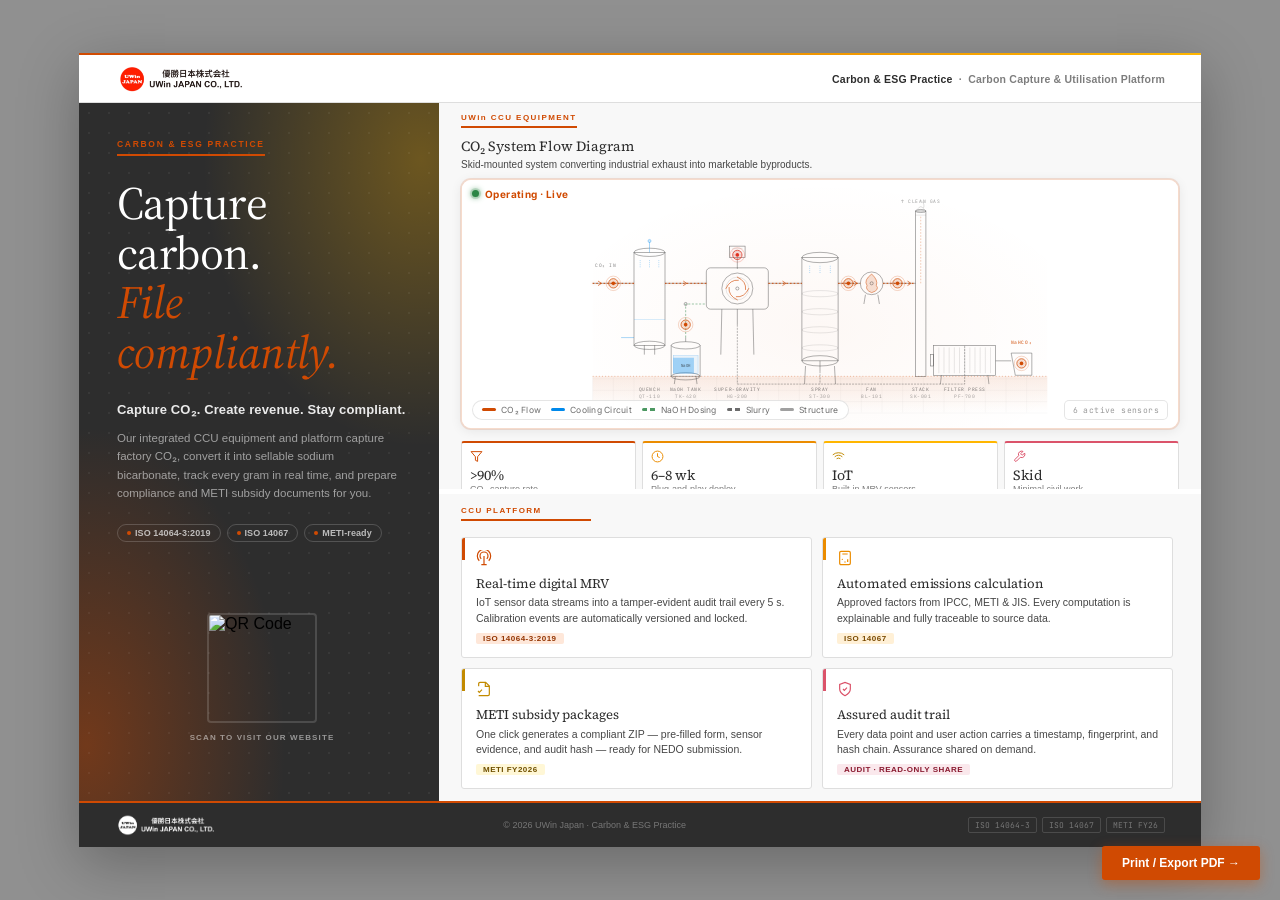
==== commit 5ef51490: "Revert to meet (keep circles circular), fix CO2 IN text position, increase hero height" ====
--- a/Airwin Japan DM.html
+++ b/Airwin Japan DM.html
@@ -288,7 +288,7 @@
       position: relative;
       overflow: hidden;
     }
-    #mon-wrap .dmrv-hero { height: 230px; position: relative; overflow: hidden; }
+    #mon-wrap .dmrv-hero { height: 250px; position: relative; overflow: hidden; }
     #mon-wrap .dmrv-hero-canvas { position: absolute; inset: 0; background: #FFFFFF; }
     #mon-wrap .dmrv-hero-canvas svg { width: 100%; height: 100%; display: block; }
     #mon-wrap .dmrv-hero-overlay {
@@ -553,7 +553,7 @@
           <div id="mon-wrap">
             <div class="dmrv-glass dmrv-hero" id="dmrv-hero">
               <div class="dmrv-hero-canvas">
-                <svg viewBox="0 0 880 480" preserveAspectRatio="none">
+                <svg viewBox="0 0 880 480" preserveAspectRatio="xMidYMid meet">
                   <defs>
                     <linearGradient id="mon-ground" x1="0" y1="0" x2="0" y2="1">
                       <stop offset="0%" stop-color="rgba(208,74,2,0.16)"/>
@@ -731,7 +731,7 @@
                   <path d="M440,370 L440,395" fill="none" stroke="rgba(45,45,45,0.55)" stroke-width="1.2" stroke-dasharray="4 2"/>
                   <path d="M280,395 L720,395 L720,320" fill="none" stroke="rgba(45,45,45,0.55)" stroke-width="1.2" stroke-dasharray="4 2"/>
                   <!-- CO2 IN label -->
-                  <text x="8" y="192" font-family="JetBrains Mono, monospace" font-size="9" fill="rgba(30,30,30,0.55)" letter-spacing="1">CO&#x2082; IN</text>
+                  <text x="5" y="168" font-family="JetBrains Mono, monospace" font-size="9" fill="rgba(30,30,30,0.55)" letter-spacing="1">CO&#x2082; IN</text>
                   <!-- HOTSPOTS A-01 ~ A-06 -->
                   <g class="dmrv-hotspot" data-hot="A-01">
                     <circle cx="40" cy="200" r="14" class="ring"/>
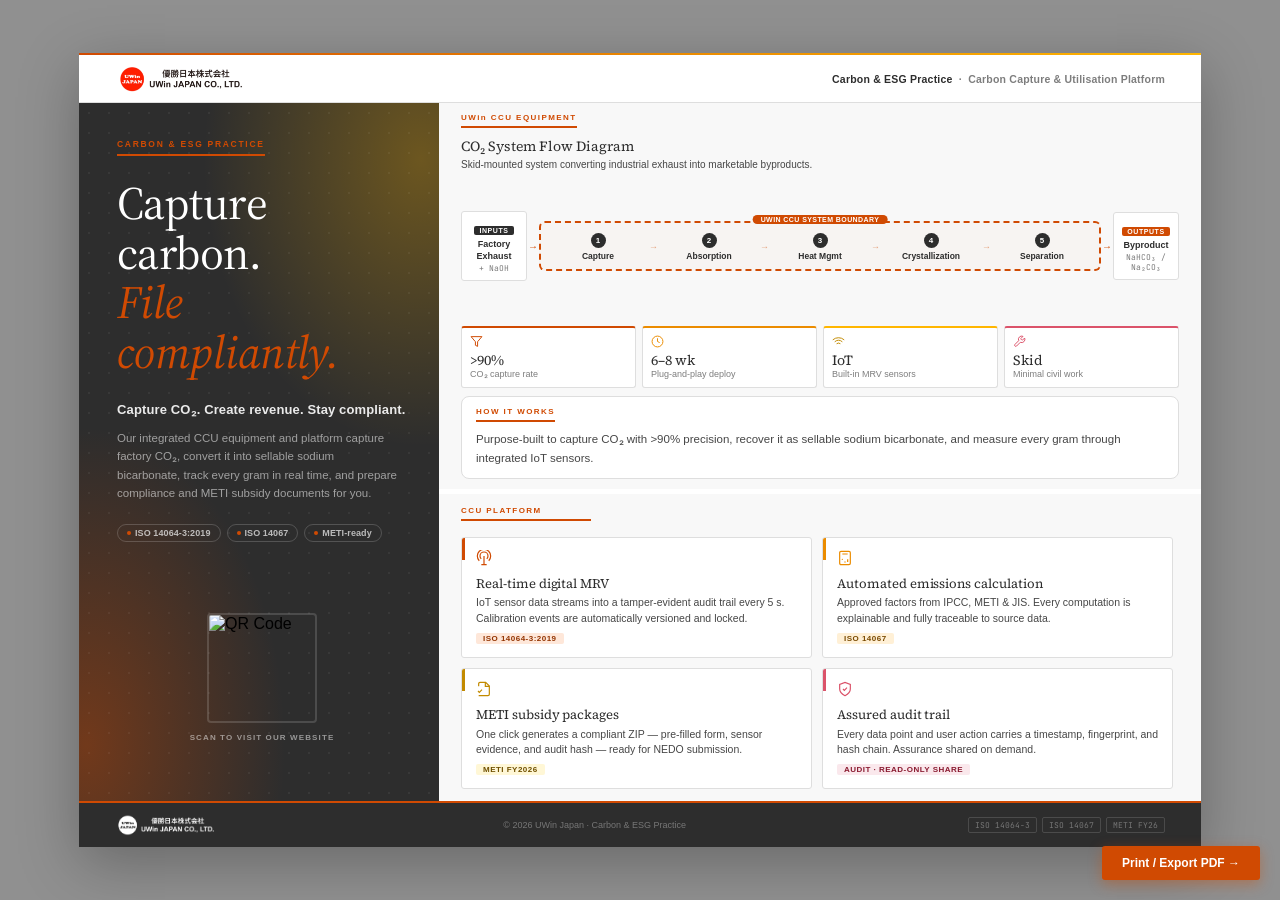
==== commit 749f0a58: "Restore DM to flow-diagram version; update README with both demo links Co-Authored-By: Claude Sonnet" ====
--- a/Airwin Japan DM.html
+++ b/Airwin Japan DM.html
@@ -260,122 +260,7 @@
     .equip-title { font-family: var(--serif); font-size: 14px; font-weight: 400; color: var(--dark); margin-bottom: 2px; }
     .equip-lead { font-size: 10px; color: var(--dark-2); line-height: 1.45; margin-bottom: 6px; }
 
-    .flow-wrap { display: flex; align-items: stretch; margin-bottom: 6px; flex: 1; }
-    .flow-svg  { width: 100%; height: 100%; display: block; overflow: visible; }
-
-    /* ── Embedded monitoring diagram ─────────────────────────── */
-    #mon-wrap {
-      --dmrv-orange:       #D04A02;
-      --dmrv-glass-bg:     #FFFFFF;
-      --dmrv-glass-border: rgba(208,74,2,0.20);
-      --dmrv-fg:           #1A1A1A;
-      --dmrv-fg-mid:       rgba(30,30,30,0.65);
-      --dmrv-fg-low:       rgba(30,30,30,0.45);
-      --dmrv-ok:           #2C8646;
-      --dmrv-warn:         #D04A02;
-      --dmrv-err:          #E0301E;
-      --dmrv-shadow-1:     0 2px 12px rgba(0,0,0,0.08), 0 0 0 1px rgba(208,74,2,0.14);
-      --dmrv-font-ui:      "Inter","Helvetica Neue","Segoe UI",sans-serif;
-      --dmrv-font-mono:    "JetBrains Mono","SF Mono",Menlo,Consolas,monospace;
-      font-family: var(--dmrv-font-ui);
-      width: 100%;
-    }
-    #mon-wrap .dmrv-glass {
-      background: var(--dmrv-glass-bg);
-      border: 1px solid var(--dmrv-glass-border);
-      border-radius: 10px;
-      box-shadow: var(--dmrv-shadow-1);
-      position: relative;
-      overflow: hidden;
-    }
-    #mon-wrap .dmrv-hero { height: 250px; position: relative; overflow: hidden; }
-    #mon-wrap .dmrv-hero-canvas { position: absolute; inset: 0; background: #FFFFFF; }
-    #mon-wrap .dmrv-hero-canvas svg { width: 100%; height: 100%; display: block; }
-    #mon-wrap .dmrv-hero-overlay {
-      position: absolute; top: 8px; left: 10px; right: 10px;
-      display: flex; align-items: flex-start; justify-content: space-between;
-      gap: 8px; pointer-events: none; z-index: 5;
-    }
-    #mon-wrap .dmrv-hero-title { display: flex; flex-direction: column; gap: 4px; }
-    #mon-wrap .dmrv-hero-title .h {
-      font-size: 9px; font-weight: 600; text-transform: uppercase;
-      letter-spacing: 0.16em; color: var(--dmrv-fg-low);
-    }
-    #mon-wrap .dmrv-hero-title .h.hero-status {
-      display: inline-flex; align-items: center; gap: 6px;
-      color: var(--dmrv-warn); font-size: 10px;
-      text-transform: none; letter-spacing: 0.04em; font-weight: 700;
-    }
-    #mon-wrap .dmrv-status-pulse {
-      width: 7px; height: 7px; border-radius: 50%;
-      background: var(--dmrv-ok);
-      box-shadow: 0 0 0 2px rgba(44,134,70,0.18), 0 0 6px var(--dmrv-ok);
-      animation: none !important;
-    }
-    #mon-wrap .dmrv-status-pulse.warn {
-      background: var(--dmrv-warn);
-      box-shadow: 0 0 0 2px rgba(208,74,2,0.18), 0 0 6px var(--dmrv-warn);
-    }
-    #mon-wrap .dmrv-hero-legend {
-      position: absolute; bottom: 8px; left: 10px; z-index: 5;
-      display: flex; gap: 10px; align-items: center;
-      padding: 4px 9px;
-      background: rgba(255,255,255,0.88);
-      border: 1px solid rgba(0,0,0,0.10); border-radius: 999px;
-    }
-    #mon-wrap .dmrv-hero-legend .item {
-      display: inline-flex; align-items: center; gap: 5px;
-      font-size: 8.5px; color: var(--dmrv-fg-mid); letter-spacing: 0.03em;
-    }
-    #mon-wrap .dmrv-hero-legend .swatch { width: 14px; height: 2.5px; border-radius: 2px; }
-    #mon-wrap .dmrv-hero-axes {
-      position: absolute; bottom: 8px; right: 10px; z-index: 5;
-      font-family: var(--dmrv-font-mono); font-size: 8px;
-      color: var(--dmrv-fg-low);
-      background: rgba(255,255,255,0.88);
-      border: 1px solid rgba(0,0,0,0.10); border-radius: 5px;
-      padding: 4px 8px; letter-spacing: 0.05em;
-    }
-    #mon-wrap .dmrv-eq-stroke { stroke: rgba(45,45,45,0.60); stroke-width: 1.2; fill: none; }
-    #mon-wrap .dmrv-eq-stroke-soft { stroke: rgba(45,45,45,0.22); stroke-width: 1; fill: none; }
-    #mon-wrap .dmrv-eq-grid line { stroke: rgba(0,0,0,0.06); stroke-width: 1; }
-    #mon-wrap .dmrv-eq-flow {
-      stroke: #D04A02; stroke-width: 1.8; fill: none;
-      stroke-dasharray: 3 4;
-      filter: drop-shadow(0 0 3px rgba(208,74,2,0.45));
-      animation: none !important;
-    }
-    #mon-wrap .dmrv-eq-flow.cool { stroke: #0089EB; filter: drop-shadow(0 0 3px rgba(0,137,235,0.40)); }
-    #mon-wrap .dmrv-hotspot { cursor: pointer; transition: transform .15s; transform-origin: center; transform-box: fill-box; }
-    #mon-wrap .dmrv-hotspot circle.outer { fill: rgba(208,74,2,0.10); stroke: #D04A02; stroke-width: 1.4; }
-    #mon-wrap .dmrv-hotspot circle.inner { fill: #D04A02; filter: drop-shadow(0 0 5px rgba(208,74,2,0.65)); }
-    #mon-wrap .dmrv-hotspot circle.ring  { fill: none; stroke: #D04A02; stroke-width: 1.2; opacity: .35; animation: none !important; }
-    #mon-wrap .dmrv-hotspot:hover circle.outer { fill: rgba(208,74,2,0.16); }
-    #mon-wrap .dmrv-hotspot.alarm circle.outer { stroke: #E0301E; fill: rgba(224,48,30,0.12); }
-    #mon-wrap .dmrv-hotspot.alarm circle.inner { fill: #E0301E; filter: drop-shadow(0 0 8px rgba(224,48,30,0.70)); }
-    #mon-wrap .dmrv-hotspot.alarm circle.ring  { stroke: #E0301E; }
-    #mon-wrap .dmrv-leader-svg { position: absolute; inset: 0; width: 100%; height: 100%; pointer-events: none; z-index: 3; }
-    #mon-wrap .dmrv-leader-line { fill: none; stroke: rgba(208,74,2,0.50); stroke-width: 1; }
-    #mon-wrap .dmrv-leader-line.alarm { stroke: rgba(224,48,30,0.70); }
-    #mon-wrap .dmrv-dtag {
-      position: absolute; z-index: 4;
-      min-width: 88px; padding: 5px 8px;
-      background: rgba(255,255,255,0.95);
-      border: 1px solid rgba(0,0,0,0.11); border-radius: 6px;
-      box-shadow: 0 2px 8px rgba(0,0,0,0.08), inset 0 1px 0 #fff;
-    }
-    #mon-wrap .dmrv-dtag.alarm { border-color: rgba(224,48,30,0.50); }
-    #mon-wrap .dmrv-dtag .dt-head { display: flex; align-items: center; justify-content: space-between; gap: 6px; margin-bottom: 2px; }
-    #mon-wrap .dmrv-dtag .dt-id   { font-family: var(--dmrv-font-mono); font-size: 7.5px; color: var(--dmrv-fg-low); letter-spacing: .05em; }
-    #mon-wrap .dmrv-dtag .dt-status { width: 5px; height: 5px; border-radius: 50%; background: var(--dmrv-ok); }
-    #mon-wrap .dmrv-dtag.alarm .dt-status { background: var(--dmrv-err); }
-    #mon-wrap .dmrv-dtag .dt-label { font-size: 7.5px; color: var(--dmrv-fg-mid); margin-bottom: 2px; letter-spacing: .01em; }
-    #mon-wrap .dmrv-dtag .dt-value { font-family: var(--dmrv-font-mono); font-size: 13px; font-weight: 600; color: #1A1A1A; line-height: 1; display: flex; align-items: baseline; gap: 3px; }
-    #mon-wrap .dmrv-dtag .dt-value .u { font-family: var(--dmrv-font-ui); font-weight: 500; font-size: 8px; color: var(--dmrv-fg-low); }
-    #mon-wrap .dmrv-dtag .dt-bar { margin-top: 4px; height: 2.5px; background: rgba(0,0,0,0.08); border-radius: 2px; overflow: hidden; position: relative; }
-    #mon-wrap .dmrv-dtag .dt-bar > i { position: absolute; left: 0; top: 0; bottom: 0; background: #D04A02; border-radius: 2px; }
-    #mon-wrap .dmrv-dtag.alarm .dt-bar > i { background: #E0301E; }
-    #mon-wrap .dmrv-dtag .dt-range { display: flex; justify-content: space-between; font-family: var(--dmrv-font-mono); font-size: 7px; color: var(--dmrv-fg-low); margin-top: 2px; }
+    .flow-wrap { display: flex; align-items: center; margin-bottom: 6px; flex: 1; }
     .flow-io { flex: 0 0 66px; background: #fff; border: 1px solid var(--line); border-radius: 3px; padding: 7px 5px; text-align: center; }
     .flow-io-lbl { font-size: 7px; font-weight: 700; letter-spacing: 0.08em; text-transform: uppercase; background: var(--dark); color: #fff; padding: 1px 5px; border-radius: 2px; display: inline-block; margin-bottom: 4px; }
     .flow-io-lbl.out { background: var(--orange); }
@@ -550,250 +435,33 @@
         <div class="equip-lead">Skid-mounted system converting industrial exhaust into marketable byproducts.</div>
 
         <div class="flow-wrap">
-          <div id="mon-wrap">
-            <div class="dmrv-glass dmrv-hero" id="dmrv-hero">
-              <div class="dmrv-hero-canvas">
-                <svg viewBox="0 0 880 480" preserveAspectRatio="xMidYMid meet">
-                  <defs>
-                    <linearGradient id="mon-ground" x1="0" y1="0" x2="0" y2="1">
-                      <stop offset="0%" stop-color="rgba(208,74,2,0.16)"/>
-                      <stop offset="100%" stop-color="rgba(208,74,2,0)"/>
-                    </linearGradient>
-                    <linearGradient id="mon-metalSide" x1="0" y1="0" x2="1" y2="0">
-                      <stop offset="0%" stop-color="rgba(0,0,0,0.07)"/>
-                      <stop offset="50%" stop-color="rgba(0,0,0,0.00)"/>
-                      <stop offset="100%" stop-color="rgba(0,0,0,0.07)"/>
-                    </linearGradient>
-                    <linearGradient id="mon-hotJacket" x1="0" y1="0" x2="1" y2="0">
-                      <stop offset="0%" stop-color="rgba(208,74,2,0.22)"/>
-                      <stop offset="50%" stop-color="rgba(208,74,2,0.06)"/>
-                      <stop offset="100%" stop-color="rgba(208,74,2,0.22)"/>
-                    </linearGradient>
-                    <pattern id="mon-hatch" width="6" height="6" patternUnits="userSpaceOnUse" patternTransform="rotate(45)">
-                      <line x1="0" y1="0" x2="0" y2="6" stroke="rgba(0,0,0,0.10)" stroke-width="1"/>
-                    </pattern>
-                    <radialGradient id="mon-haze" cx="50%" cy="60%" r="60%">
-                      <stop offset="0%" stop-color="rgba(208,74,2,0.04)"/>
-                      <stop offset="100%" stop-color="rgba(208,74,2,0)"/>
-                    </radialGradient>
-                  </defs>
-                                    <rect x="0" y="0" width="880" height="480" fill="url(#mon-haze)"/>
-                  <g class="dmrv-eq-grid">
-                    <line x1="0" y1="380" x2="0" y2="450"/><line x1="40" y1="380" x2="40" y2="450"/>
-                    <line x1="80" y1="380" x2="80" y2="450"/><line x1="120" y1="380" x2="120" y2="450"/>
-                    <line x1="160" y1="380" x2="160" y2="450"/><line x1="200" y1="380" x2="200" y2="450"/>
-                    <line x1="240" y1="380" x2="240" y2="450"/><line x1="280" y1="380" x2="280" y2="450"/>
-                    <line x1="320" y1="380" x2="320" y2="450"/><line x1="360" y1="380" x2="360" y2="450"/>
-                    <line x1="400" y1="380" x2="400" y2="450"/><line x1="440" y1="380" x2="440" y2="450"/>
-                    <line x1="480" y1="380" x2="480" y2="450"/><line x1="520" y1="380" x2="520" y2="450"/>
-                    <line x1="560" y1="380" x2="560" y2="450"/><line x1="600" y1="380" x2="600" y2="450"/>
-                    <line x1="640" y1="380" x2="640" y2="450"/><line x1="680" y1="380" x2="680" y2="450"/>
-                    <line x1="720" y1="380" x2="720" y2="450"/><line x1="760" y1="380" x2="760" y2="450"/>
-                    <line x1="800" y1="380" x2="800" y2="450"/><line x1="840" y1="380" x2="840" y2="450"/>
-                    <line x1="0" y1="385" x2="880" y2="385"/><line x1="0" y1="407" x2="880" y2="407"/>
-                    <line x1="0" y1="429" x2="880" y2="429"/><line x1="0" y1="451" x2="880" y2="451"/>
-                  </g>
-                  <path d="M0,380 L880,380 L880,450 L0,450 Z" fill="url(#mon-ground)" opacity="0.6"/>
-                  <line x1="0" y1="380" x2="880" y2="380" stroke="rgba(208,74,2,0.65)" stroke-width="1" stroke-dasharray="2 4"/>
-                  <!-- QUENCH QT-110 -->
-                  <g>
-                    <ellipse cx="110" cy="140" rx="30" ry="8" class="dmrv-eq-stroke" fill="rgba(0,0,0,0.05)"/>
-                    <rect x="80" y="140" width="60" height="180" class="dmrv-eq-stroke" fill="url(#mon-metalSide)"/>
-                    <ellipse cx="110" cy="320" rx="30" ry="8" class="dmrv-eq-stroke" fill="rgba(0,0,0,0.03)"/>
-                    <line x1="92" y1="155" x2="92" y2="170" stroke="rgba(0,137,235,0.55)" stroke-width="1" stroke-dasharray="2 2"/>
-                    <line x1="110" y1="155" x2="110" y2="170" stroke="rgba(0,137,235,0.55)" stroke-width="1" stroke-dasharray="2 2"/>
-                    <line x1="128" y1="155" x2="128" y2="170" stroke="rgba(0,137,235,0.55)" stroke-width="1" stroke-dasharray="2 2"/>
-                    <line x1="80" y1="270" x2="140" y2="270" stroke="rgba(0,137,235,0.30)" stroke-width="1"/>
-                    <line x1="110" y1="120" x2="110" y2="140" stroke="rgba(0,137,235,0.55)" stroke-width="1.2"/>
-                    <circle cx="110" cy="118" r="3" stroke="rgba(0,137,235,0.55)" fill="rgba(0,137,235,0.20)"/>
-                    <line x1="80" y1="305" x2="55" y2="305" stroke="rgba(0,137,235,0.55)" stroke-width="1.2"/>
-                    <line x1="100" y1="320" x2="100" y2="338" class="dmrv-eq-stroke"/>
-                    <line x1="120" y1="320" x2="120" y2="338" class="dmrv-eq-stroke"/>
-                    <text x="110" y="408" text-anchor="middle" font-family="JetBrains Mono, monospace" font-size="9" fill="rgba(30,30,30,0.55)" letter-spacing="1">QUENCH</text>
-                    <text x="110" y="421" text-anchor="middle" font-family="JetBrains Mono, monospace" font-size="9" fill="rgba(30,30,30,0.40)" letter-spacing="1">QT-110</text>
-                  </g>
-                  <!-- SUPER-GRAVITY HG-200 -->
-                  <g>
-                    <rect x="265" y="128" width="30" height="22" class="dmrv-eq-stroke" fill="rgba(0,0,0,0.10)"/>
-                    <line x1="270" y1="133" x2="290" y2="133" class="dmrv-eq-stroke-soft"/>
-                    <line x1="270" y1="139" x2="290" y2="139" class="dmrv-eq-stroke-soft"/>
-                    <line x1="270" y1="145" x2="290" y2="145" class="dmrv-eq-stroke-soft"/>
-                    <line x1="280" y1="150" x2="280" y2="172" class="dmrv-eq-stroke"/>
-                    <rect x="220" y="170" width="120" height="80" rx="8" class="dmrv-eq-stroke" fill="url(#mon-hotJacket)"/>
-                    <circle cx="280" cy="210" r="30" class="dmrv-eq-stroke" fill="rgba(255,255,255,0.55)"/>
-                    <circle cx="280" cy="210" r="22" class="dmrv-eq-stroke-soft" fill="none"/>
-                    <path d="M280,188 Q298,196 296,212 M280,232 Q262,224 264,208 M258,210 Q266,192 282,194 M302,210 Q294,228 278,226" fill="none" stroke="#D04A02" stroke-width="1.5" stroke-linecap="round" opacity="0.8"/>
-                    <circle cx="280" cy="210" r="3" class="dmrv-eq-stroke" fill="rgba(208,74,2,0.7)"/>
-                    <line x1="280" y1="250" x2="280" y2="280" class="dmrv-eq-stroke"/>
-                    <line x1="250" y1="250" x2="248" y2="338" class="dmrv-eq-stroke"/>
-                    <line x1="310" y1="250" x2="312" y2="338" class="dmrv-eq-stroke"/>
-                    <text x="280" y="408" text-anchor="middle" font-family="JetBrains Mono, monospace" font-size="9" fill="rgba(30,30,30,0.55)" letter-spacing="1">SUPER-GRAVITY</text>
-                    <text x="280" y="421" text-anchor="middle" font-family="JetBrains Mono, monospace" font-size="9" fill="rgba(30,30,30,0.40)" letter-spacing="1">HG-200</text>
-                  </g>
-                  <!-- SPRAY ST-300 -->
-                  <g>
-                    <ellipse cx="440" cy="150" rx="35" ry="10" class="dmrv-eq-stroke" fill="rgba(0,0,0,0.05)"/>
-                    <rect x="405" y="150" width="70" height="200" class="dmrv-eq-stroke" fill="url(#mon-metalSide)"/>
-                    <ellipse cx="440" cy="350" rx="35" ry="10" class="dmrv-eq-stroke" fill="rgba(0,0,0,0.03)"/>
-                    <line x1="420" y1="166" x2="420" y2="180" stroke="rgba(0,137,235,0.55)" stroke-width="1" stroke-dasharray="2 2"/>
-                    <line x1="440" y1="166" x2="440" y2="180" stroke="rgba(0,137,235,0.55)" stroke-width="1" stroke-dasharray="2 2"/>
-                    <line x1="460" y1="166" x2="460" y2="180" stroke="rgba(0,137,235,0.55)" stroke-width="1" stroke-dasharray="2 2"/>
-                    <ellipse cx="440" cy="220" rx="35" ry="6" class="dmrv-eq-stroke-soft" fill="none"/>
-                    <ellipse cx="440" cy="255" rx="35" ry="6" class="dmrv-eq-stroke-soft" fill="none"/>
-                    <ellipse cx="440" cy="290" rx="35" ry="6" class="dmrv-eq-stroke-soft" fill="none"/>
-                    <ellipse cx="440" cy="325" rx="35" ry="6" class="dmrv-eq-stroke-soft" fill="none"/>
-                    <line x1="440" y1="350" x2="440" y2="370" class="dmrv-eq-stroke"/>
-                    <line x1="412" y1="360" x2="410" y2="395" class="dmrv-eq-stroke"/>
-                    <line x1="468" y1="360" x2="470" y2="395" class="dmrv-eq-stroke"/>
-                    <text x="440" y="408" text-anchor="middle" font-family="JetBrains Mono, monospace" font-size="9" fill="rgba(30,30,30,0.55)" letter-spacing="1">SPRAY</text>
-                    <text x="440" y="421" text-anchor="middle" font-family="JetBrains Mono, monospace" font-size="9" fill="rgba(30,30,30,0.40)" letter-spacing="1">ST-300</text>
-                  </g>
-                  <!-- FAN BL-101 -->
-                  <g>
-                    <circle cx="540" cy="200" r="22" class="dmrv-eq-stroke" fill="url(#mon-metalSide)"/>
-                    <path d="M540,182 Q553,194 549,204 Q556,213 540,218 Q527,213 531,204 Q524,194 540,182 Z" fill="rgba(208,74,2,0.20)" stroke="#D04A02" stroke-width="1.2" opacity="0.8"/>
-                    <circle cx="540" cy="200" r="3" class="dmrv-eq-stroke" fill="rgba(0,0,0,0.18)"/>
-                    <line x1="528" y1="222" x2="525" y2="240" class="dmrv-eq-stroke"/>
-                    <line x1="552" y1="222" x2="555" y2="240" class="dmrv-eq-stroke"/>
-                    <text x="540" y="408" text-anchor="middle" font-family="JetBrains Mono, monospace" font-size="9" fill="rgba(30,30,30,0.55)" letter-spacing="1">FAN</text>
-                    <text x="540" y="421" text-anchor="middle" font-family="JetBrains Mono, monospace" font-size="9" fill="rgba(30,30,30,0.40)" letter-spacing="1">BL-101</text>
-                  </g>
-                  <!-- STACK SK-001 -->
-                  <g>
-                    <rect x="625" y="60" width="20" height="320" class="dmrv-eq-stroke" fill="rgba(0,0,0,0.04)"/>
-                    <ellipse cx="635" cy="60" rx="10" ry="3" class="dmrv-eq-stroke" fill="rgba(208,74,2,0.35)"/>
-                    <line x1="625" y1="68" x2="645" y2="68" class="dmrv-eq-stroke-soft"/>
-                    <line x1="635" y1="200" x2="635" y2="70" stroke="rgba(208,74,2,0.55)" stroke-width="1" stroke-dasharray="3 3"/>
-                    <path d="M630,55 Q635,48 640,55 Q644,46 636,40" fill="none" stroke="rgba(45,45,45,0.30)" stroke-width="1" stroke-linecap="round"/>
-                    <text x="635" y="408" text-anchor="middle" font-family="JetBrains Mono, monospace" font-size="9" fill="rgba(30,30,30,0.55)" letter-spacing="1">STACK</text>
-                    <text x="635" y="421" text-anchor="middle" font-family="JetBrains Mono, monospace" font-size="9" fill="rgba(30,30,30,0.40)" letter-spacing="1">SK-001</text>
-                  </g>
-                  <!-- NaOH TANK TK-420 -->
-                  <g>
-                    <ellipse cx="180" cy="320" rx="28" ry="7" class="dmrv-eq-stroke" fill="rgba(0,0,0,0.04)"/>
-                    <path d="M152,320 L152,380 L208,380 L208,320" class="dmrv-eq-stroke" fill="rgba(0,0,0,0.02)"/>
-                    <ellipse cx="180" cy="380" rx="28" ry="7" class="dmrv-eq-stroke"/>
-                    <rect x="156" y="340" width="48" height="34" stroke="rgba(0,137,235,0.40)" stroke-width="0.8" fill="rgba(0,137,235,0.08)"/>
-                    <rect x="156" y="344" width="40" height="30" fill="rgba(0,137,235,0.32)"/>
-                    <text x="180" y="362" text-anchor="middle" font-family="JetBrains Mono, monospace" font-size="8" fill="rgba(30,30,30,0.65)" letter-spacing="1">NaOH</text>
-                    <line x1="180" y1="313" x2="180" y2="305" class="dmrv-eq-stroke"/>
-                    <line x1="160" y1="380" x2="158" y2="395" class="dmrv-eq-stroke"/>
-                    <line x1="200" y1="380" x2="202" y2="395" class="dmrv-eq-stroke"/>
-                    <text x="180" y="408" text-anchor="middle" font-family="JetBrains Mono, monospace" font-size="9" fill="rgba(30,30,30,0.55)" letter-spacing="1">NaOH TANK</text>
-                    <text x="180" y="421" text-anchor="middle" font-family="JetBrains Mono, monospace" font-size="9" fill="rgba(30,30,30,0.40)" letter-spacing="1">TK-420</text>
-                  </g>
-                  <!-- FILTER PRESS PF-700 -->
-                  <g>
-                    <rect x="660" y="320" width="120" height="58" class="dmrv-eq-stroke" fill="url(#mon-metalSide)"/>
-                    <line x1="670" y1="324" x2="670" y2="374" class="dmrv-eq-stroke-soft"/>
-                    <line x1="680" y1="324" x2="680" y2="374" class="dmrv-eq-stroke-soft"/>
-                    <line x1="690" y1="324" x2="690" y2="374" class="dmrv-eq-stroke-soft"/>
-                    <line x1="700" y1="324" x2="700" y2="374" class="dmrv-eq-stroke-soft"/>
-                    <line x1="710" y1="324" x2="710" y2="374" class="dmrv-eq-stroke-soft"/>
-                    <line x1="720" y1="324" x2="720" y2="374" class="dmrv-eq-stroke-soft"/>
-                    <line x1="730" y1="324" x2="730" y2="374" class="dmrv-eq-stroke-soft"/>
-                    <line x1="740" y1="324" x2="740" y2="374" class="dmrv-eq-stroke-soft"/>
-                    <line x1="750" y1="324" x2="750" y2="374" class="dmrv-eq-stroke-soft"/>
-                    <line x1="760" y1="324" x2="760" y2="374" class="dmrv-eq-stroke-soft"/>
-                    <line x1="770" y1="324" x2="770" y2="374" class="dmrv-eq-stroke-soft"/>
-                    <rect x="654" y="338" width="6" height="22" class="dmrv-eq-stroke" fill="rgba(0,0,0,0.10)"/>
-                    <path d="M810,335 L850,335 L850,378 L818,378 Z" class="dmrv-eq-stroke" fill="rgba(0,0,0,0.10)"/>
-                    <line x1="780" y1="350" x2="810" y2="350" class="dmrv-eq-stroke"/>
-                    <line x1="675" y1="378" x2="673" y2="395" class="dmrv-eq-stroke"/>
-                    <line x1="765" y1="378" x2="767" y2="395" class="dmrv-eq-stroke"/>
-                    <text x="720" y="408" text-anchor="middle" font-family="JetBrains Mono, monospace" font-size="9" fill="rgba(30,30,30,0.55)" letter-spacing="1">FILTER PRESS</text>
-                    <text x="720" y="421" text-anchor="middle" font-family="JetBrains Mono, monospace" font-size="9" fill="rgba(30,30,30,0.40)" letter-spacing="1">PF-700</text>
-                  </g>
-                  <!-- Labels: CLEAN GAS + NaHCO3 product -->
-                  <text x="635" y="45" text-anchor="middle" font-family="JetBrains Mono, monospace" font-size="9" fill="rgba(30,30,30,0.45)" letter-spacing="1">&#x2191; CLEAN GAS</text>
-                  <text x="830" y="318" text-anchor="middle" font-family="JetBrains Mono, monospace" font-size="9" fill="rgba(208,74,2,0.80)" letter-spacing="1" font-weight="600">NaHCO&#x2083;</text>
-                  <!-- CO2 flow lines -->
-                  <path d="M0,200 L80,200" class="dmrv-eq-stroke"/>
-                  <path d="M0,200 L80,200" class="dmrv-eq-flow"/>
-                  <path d="M140,200 L220,200" class="dmrv-eq-stroke"/>
-                  <path d="M140,200 L220,200" class="dmrv-eq-flow"/>
-                  <path d="M340,200 L405,200" class="dmrv-eq-stroke"/>
-                  <path d="M340,200 L405,200" class="dmrv-eq-flow"/>
-                  <path d="M475,200 L518,200" class="dmrv-eq-stroke"/>
-                  <path d="M475,200 L518,200" class="dmrv-eq-flow"/>
-                  <path d="M562,200 L625,200" class="dmrv-eq-stroke"/>
-                  <path d="M562,200 L625,200" class="dmrv-eq-flow"/>
-                  <polyline points="11,196 17,200 11,204" fill="none" stroke="rgba(208,74,2,0.85)" stroke-width="1.5" stroke-linejoin="round" stroke-linecap="round"/>
-                  <polyline points="176,196 182,200 176,204" fill="none" stroke="rgba(208,74,2,0.85)" stroke-width="1.5" stroke-linejoin="round" stroke-linecap="round"/>
-                  <polyline points="368,196 374,200 368,204" fill="none" stroke="rgba(208,74,2,0.85)" stroke-width="1.5" stroke-linejoin="round" stroke-linecap="round"/>
-                  <polyline points="506,196 512,200 506,204" fill="none" stroke="rgba(208,74,2,0.85)" stroke-width="1.5" stroke-linejoin="round" stroke-linecap="round"/>
-                  <polyline points="610,196 616,200 610,204" fill="none" stroke="rgba(208,74,2,0.85)" stroke-width="1.5" stroke-linejoin="round" stroke-linecap="round"/>
-                  <!-- NaOH dosing line -->
-                  <path d="M180,305 L180,240 L220,240" fill="none" stroke="rgba(44,134,70,0.65)" stroke-width="1.4" stroke-dasharray="4 3"/>
-                  <circle cx="180" cy="240" r="3" class="dmrv-eq-stroke" fill="rgba(44,134,70,0.20)"/>
-                  <!-- Slurry lines -->
-                  <path d="M280,280 L280,395" fill="none" stroke="rgba(45,45,45,0.55)" stroke-width="1.2" stroke-dasharray="4 2"/>
-                  <path d="M440,370 L440,395" fill="none" stroke="rgba(45,45,45,0.55)" stroke-width="1.2" stroke-dasharray="4 2"/>
-                  <path d="M280,395 L720,395 L720,320" fill="none" stroke="rgba(45,45,45,0.55)" stroke-width="1.2" stroke-dasharray="4 2"/>
-                  <!-- CO2 IN label -->
-                  <text x="5" y="168" font-family="JetBrains Mono, monospace" font-size="9" fill="rgba(30,30,30,0.55)" letter-spacing="1">CO&#x2082; IN</text>
-                  <!-- HOTSPOTS A-01 ~ A-06 -->
-                  <g class="dmrv-hotspot" data-hot="A-01">
-                    <circle cx="40" cy="200" r="14" class="ring"/>
-                    <circle cx="40" cy="200" r="9" class="outer"/>
-                    <circle cx="40" cy="200" r="3.5" class="inner"/>
-                  </g>
-                  <g class="dmrv-hotspot" data-hot="A-02">
-                    <circle cx="495" cy="200" r="14" class="ring"/>
-                    <circle cx="495" cy="200" r="9" class="outer"/>
-                    <circle cx="495" cy="200" r="3.5" class="inner"/>
-                  </g>
-                  <g class="dmrv-hotspot" data-hot="A-03">
-                    <circle cx="590" cy="200" r="14" class="ring"/>
-                    <circle cx="590" cy="200" r="9" class="outer"/>
-                    <circle cx="590" cy="200" r="3.5" class="inner"/>
-                  </g>
-                  <g class="dmrv-hotspot alarm" data-hot="A-04">
-                    <circle cx="280" cy="145" r="14" class="ring"/>
-                    <circle cx="280" cy="145" r="9" class="outer"/>
-                    <circle cx="280" cy="145" r="3.5" class="inner"/>
-                  </g>
-                  <g class="dmrv-hotspot" data-hot="A-05">
-                    <circle cx="830" cy="355" r="14" class="ring"/>
-                    <circle cx="830" cy="355" r="9" class="outer"/>
-                    <circle cx="830" cy="355" r="3.5" class="inner"/>
-                  </g>
-                  <g class="dmrv-hotspot" data-hot="A-06">
-                    <circle cx="180" cy="280" r="14" class="ring"/>
-                    <circle cx="180" cy="280" r="9" class="outer"/>
-                    <circle cx="180" cy="280" r="3.5" class="inner"/>
-                  </g>
-                </svg>
-              </div>
-
-              <!-- Leader lines overlay -->
-              <svg class="dmrv-leader-svg" id="dmrv-leader-svg" preserveAspectRatio="none"></svg>
-              <!-- Status overlay -->
-              <div class="dmrv-hero-overlay">
-                <div class="dmrv-hero-title">
-                  <span class="h hero-status">
-                    <span class="dmrv-status-pulse"></span>
-                    <span>Operating &middot; Live</span>
-                  </span>
-                </div>
-              </div>
-
-              <!-- Legend -->
-              <div class="dmrv-hero-legend">
-                <div class="item"><span class="swatch" style="background:#D04A02"></span><span>CO&#x2082; Flow</span></div>
-                <div class="item"><span class="swatch" style="background:#0089EB"></span><span>Cooling Circuit</span></div>
-                <div class="item"><span class="swatch" style="background:repeating-linear-gradient(90deg,rgba(44,134,70,0.85) 0 5px,transparent 5px 8px);"></span><span>NaOH Dosing</span></div>
-                <div class="item"><span class="swatch" style="background:repeating-linear-gradient(90deg,rgba(45,45,45,0.70) 0 5px,transparent 5px 8px);"></span><span>Slurry</span></div>
-                <div class="item"><span class="swatch" style="background:rgba(45,45,45,0.45)"></span><span>Structure</span></div>
-              </div>
-
-              <!-- Axes -->
-              <div class="dmrv-hero-axes">6 active sensors</div>
-            </div><!-- /dmrv-hero -->
-          </div><!-- /mon-wrap -->
-        </div><!-- /flow-wrap -->
-
-        
+          <div class="flow-io">
+            <div class="flow-io-lbl">INPUTS</div>
+            <div class="flow-io-name">Factory Exhaust</div>
+            <div class="flow-io-sub">+ NaOH</div>
+          </div>
+          <div class="flow-arr">→</div>
+          <div class="flow-boundary">
+            <div class="flow-boundary-lbl">UWin CCU System Boundary</div>
+            <div class="flow-stages">
+              <div class="flow-stage"><div class="flow-stage-num">1</div><div class="flow-stage-name">Capture</div></div>
+              <div class="flow-stage-arr">→</div>
+              <div class="flow-stage"><div class="flow-stage-num">2</div><div class="flow-stage-name">Absorption</div></div>
+              <div class="flow-stage-arr">→</div>
+              <div class="flow-stage"><div class="flow-stage-num">3</div><div class="flow-stage-name">Heat Mgmt</div></div>
+              <div class="flow-stage-arr">→</div>
+              <div class="flow-stage"><div class="flow-stage-num">4</div><div class="flow-stage-name">Crystallization</div></div>
+              <div class="flow-stage-arr">→</div>
+              <div class="flow-stage"><div class="flow-stage-num">5</div><div class="flow-stage-name">Separation</div></div>
+            </div>
+          </div>
+          <div class="flow-arr">→</div>
+          <div class="flow-io">
+            <div class="flow-io-lbl out">OUTPUTS</div>
+            <div class="flow-io-name">Byproduct</div>
+            <div class="flow-io-sub">NaHCO₃ / Na₂CO₃</div>
+          </div>
+        </div>
 
         <div class="spec-row">
           <div class="spec-box">
@@ -893,7 +561,3 @@
 </body>
 </html>
 
-
-
-
-
